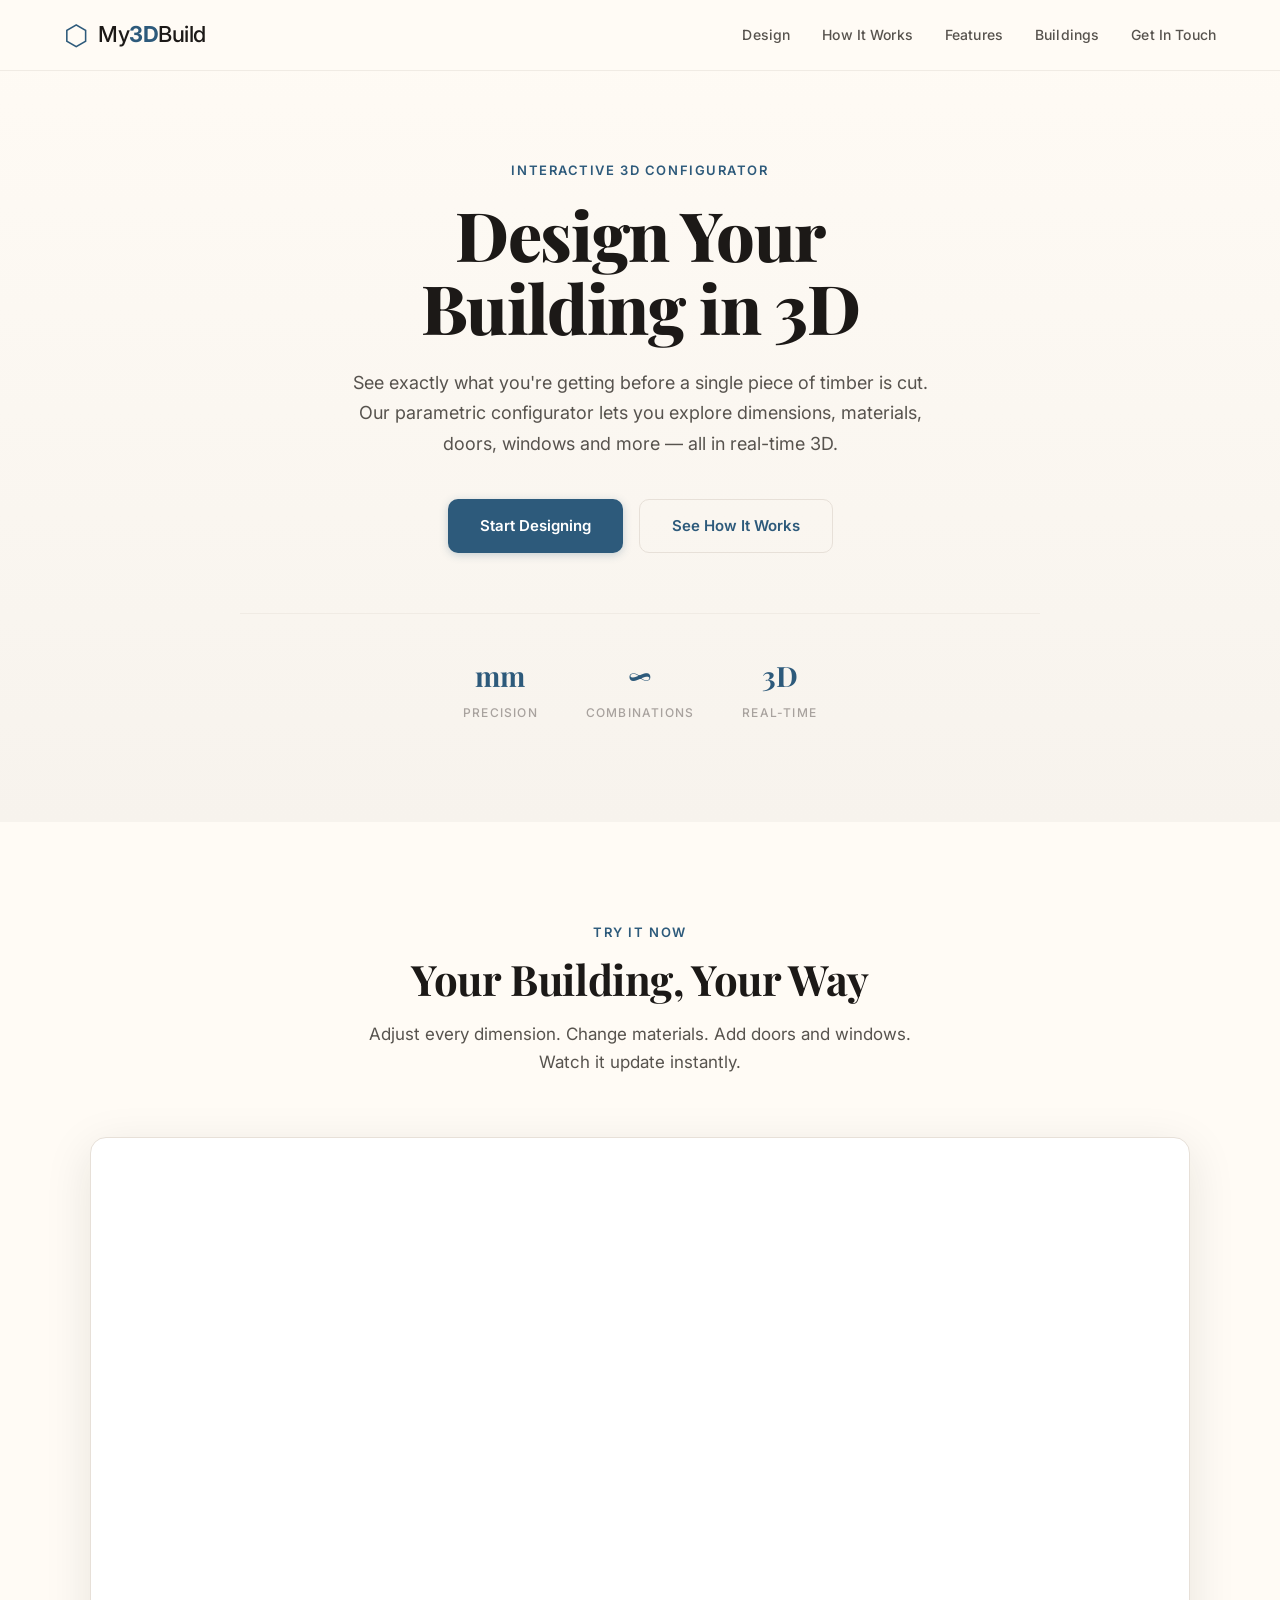
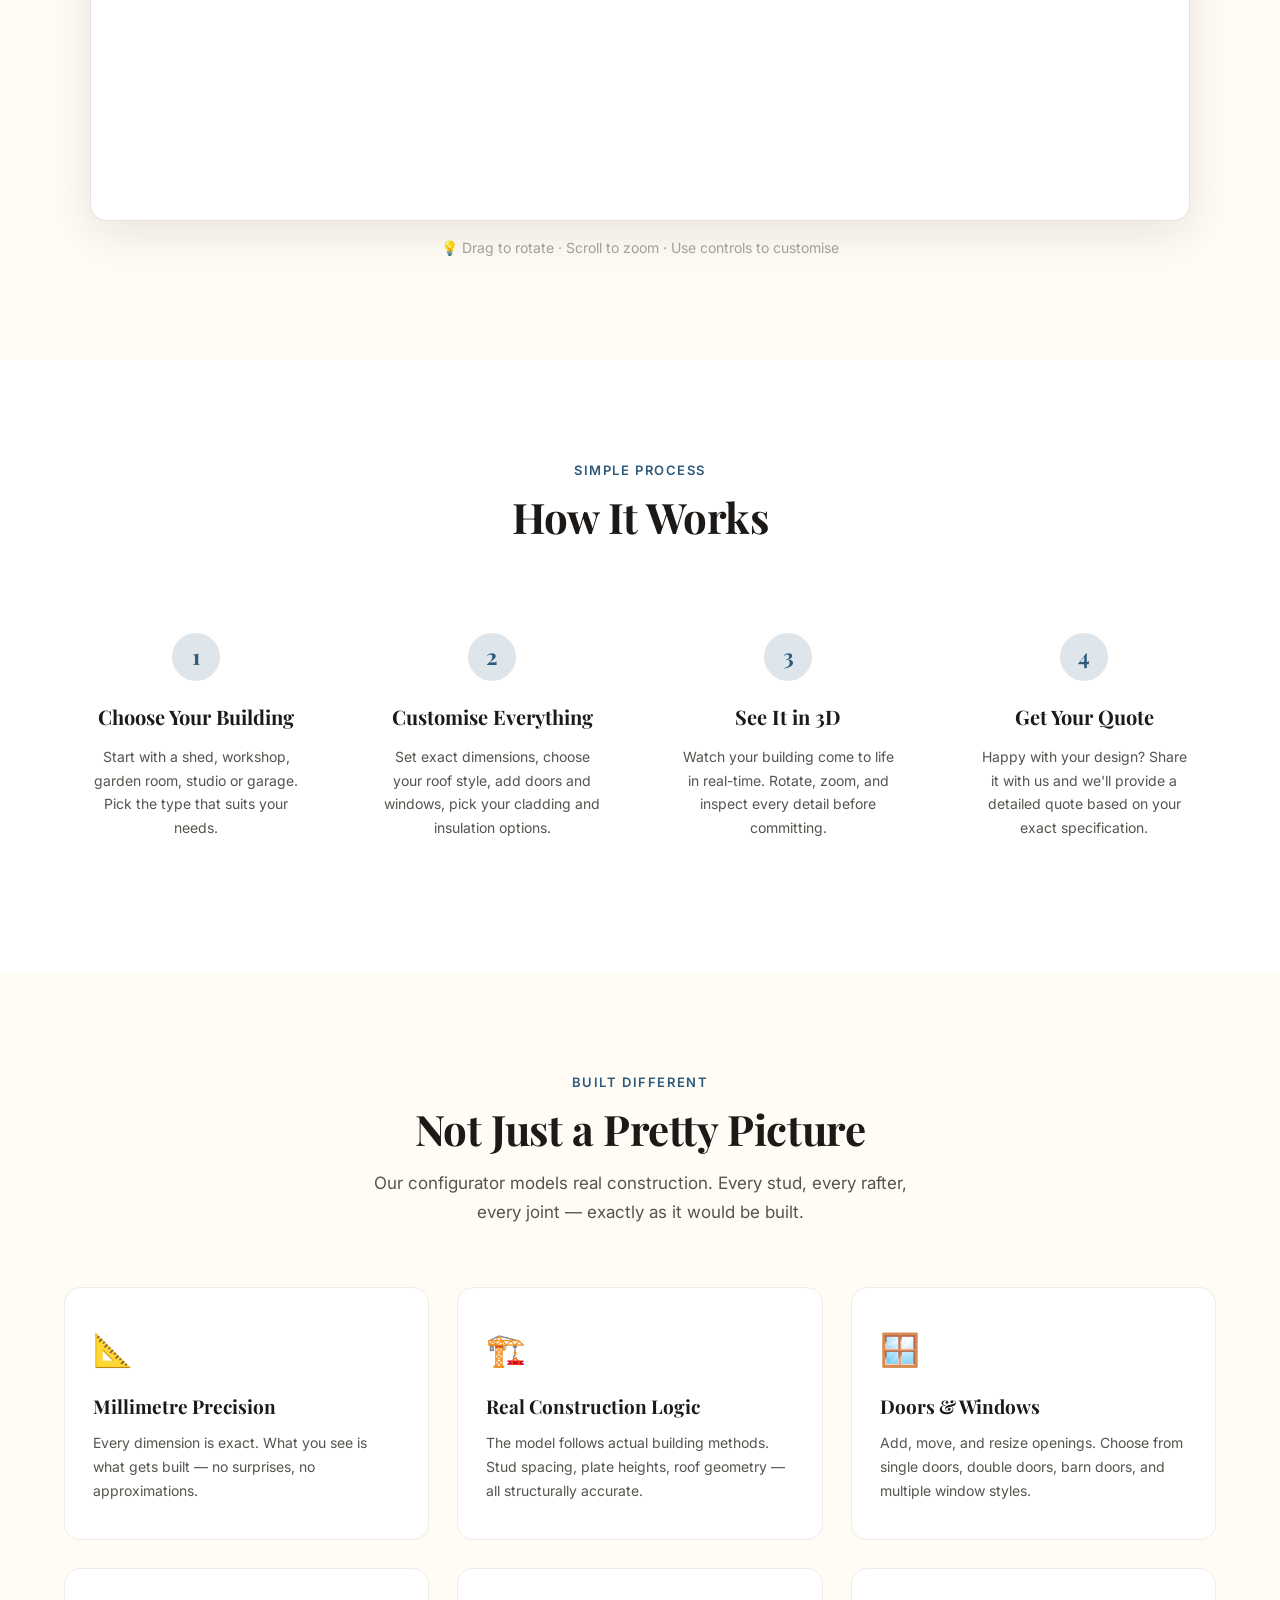
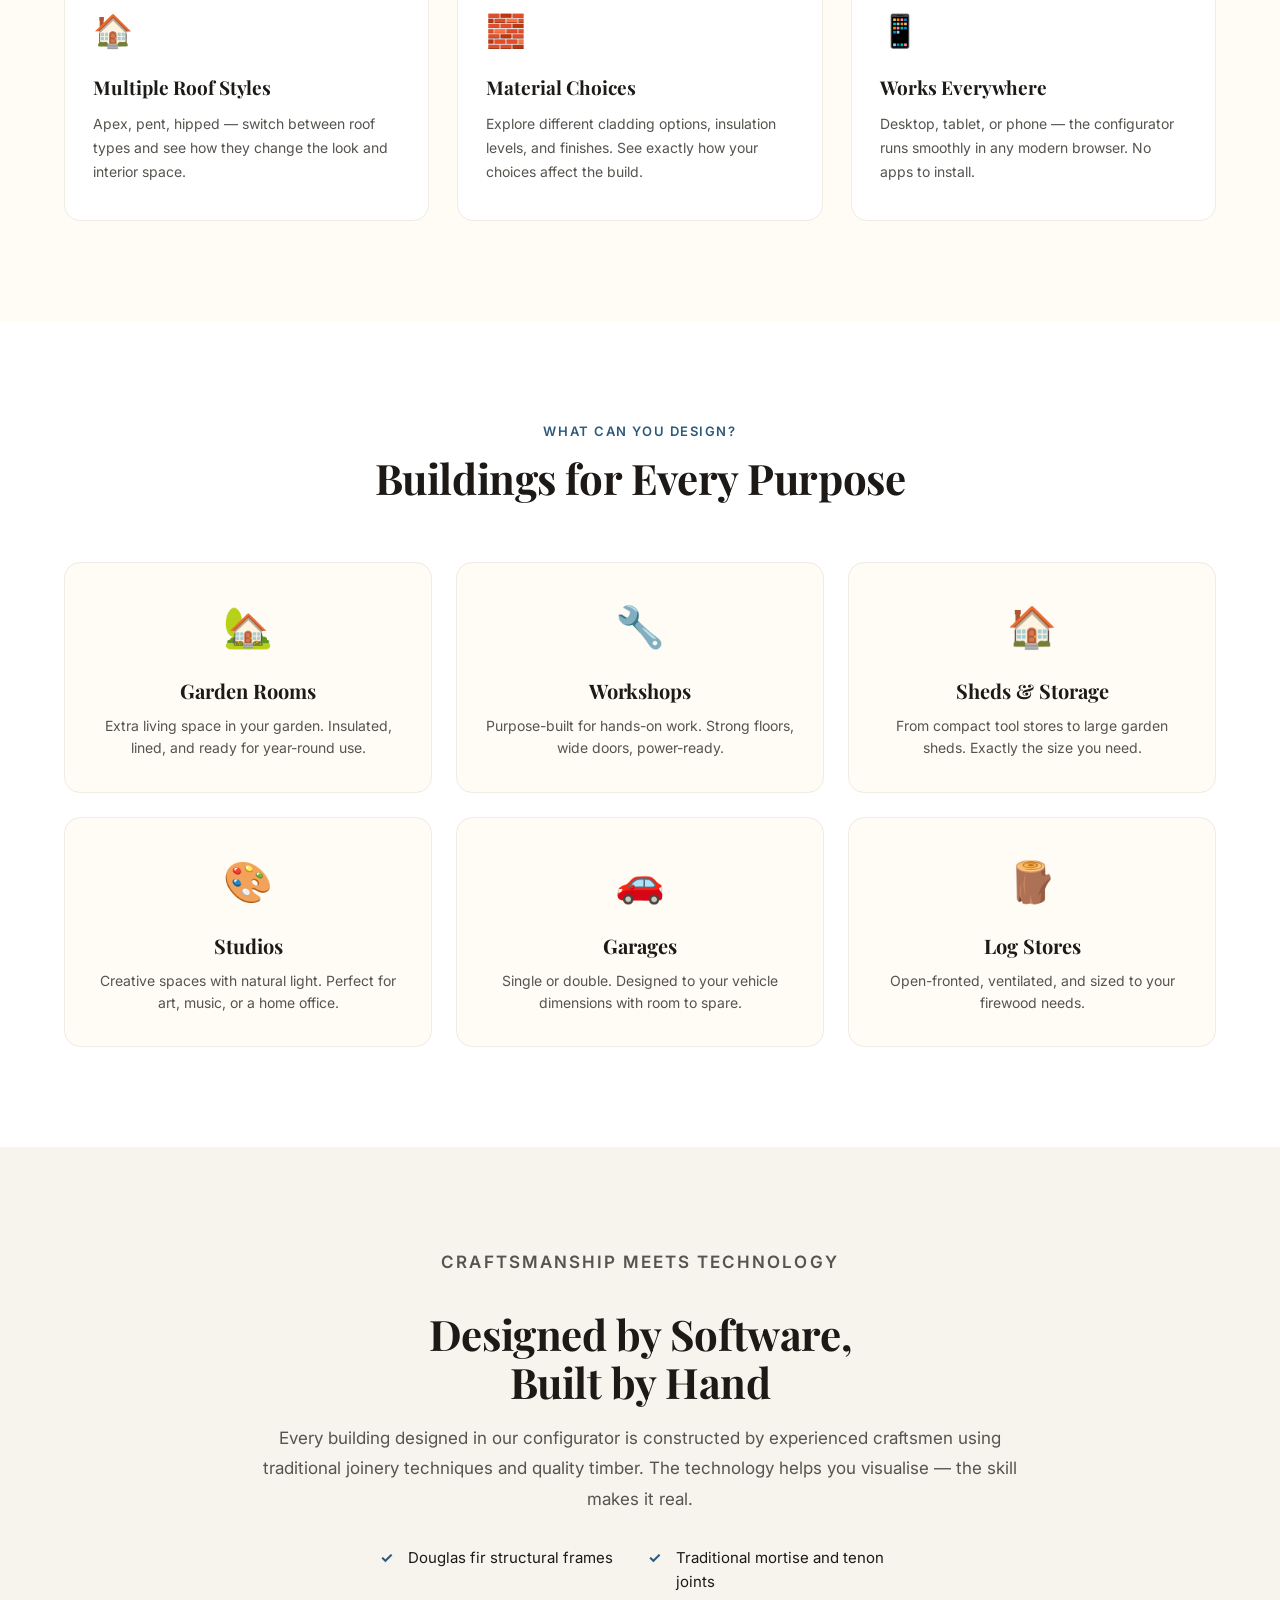
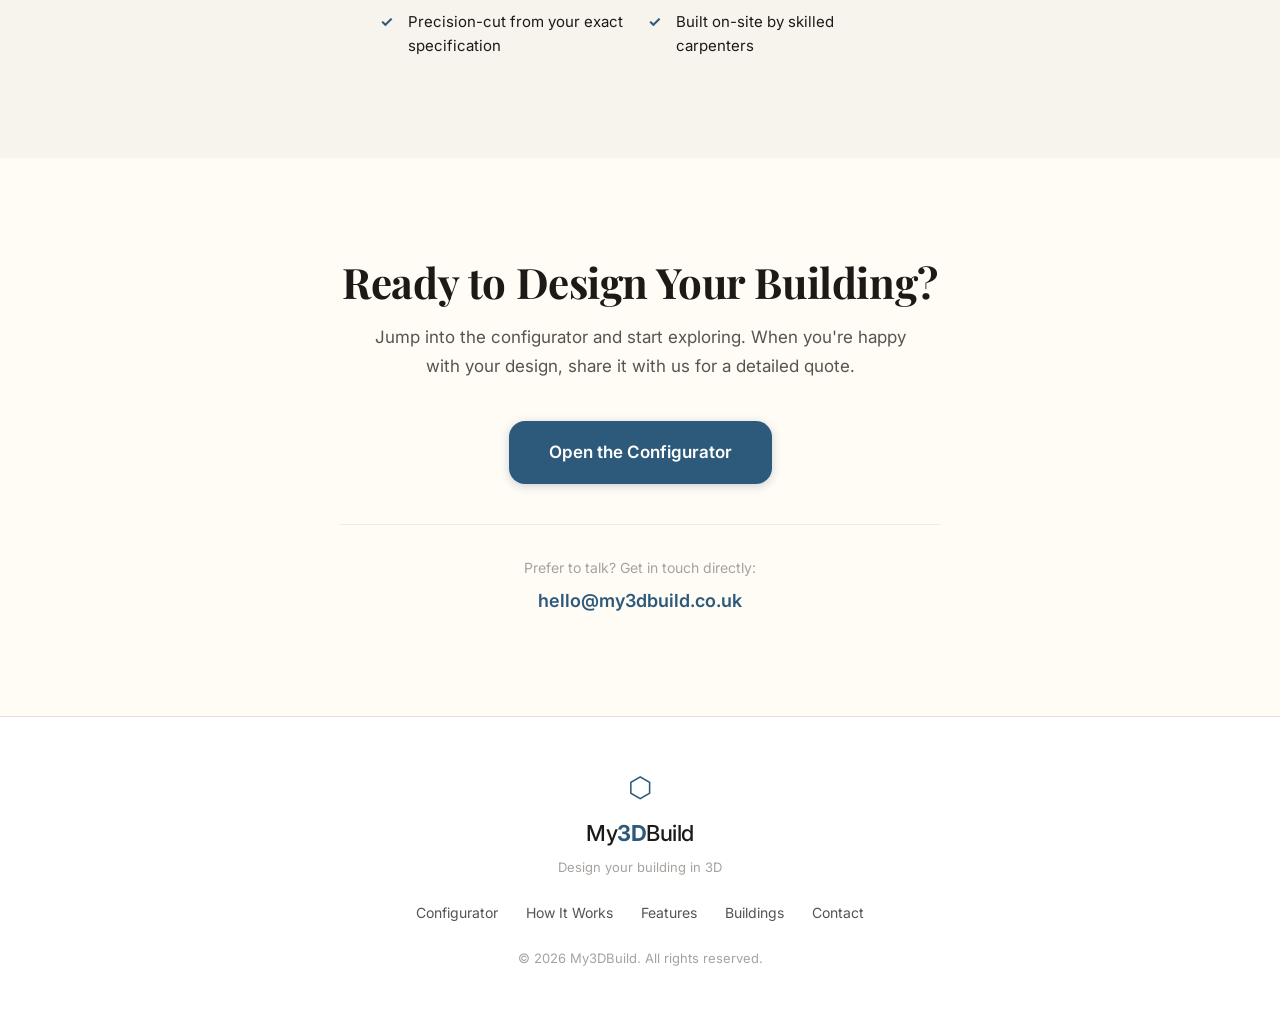
==== index.html @ d3d040f1 "Initial landing page: hero, configurator embed, features, building types - Warm premium design (Grow" ====
<!DOCTYPE html>
<html lang="en">
<head>
  <meta charset="UTF-8">
  <meta name="viewport" content="width=device-width, initial-scale=1.0, maximum-scale=5.0, viewport-fit=cover">
  <meta name="theme-color" content="#FFFBF5">
  <title>My3DBuild — Design Your Building in 3D</title>
  <meta name="description" content="Design your dream garden building in 3D. Visualise sheds, workshops, garden rooms and more with our interactive configurator. Built by real craftsmen.">

  <!-- Fonts: matching Grow Cabin / dashboard feel -->
  <link rel="preconnect" href="https://fonts.googleapis.com">
  <link rel="preconnect" href="https://fonts.gstatic.com" crossorigin>
  <link href="https://fonts.googleapis.com/css2?family=Inter:wght@400;500;600;700&family=Playfair+Display:wght@600;700;800&display=swap" rel="stylesheet">

  <link rel="stylesheet" href="css/style.css">

  <!-- Structured Data: LocalBusiness -->
  <script type="application/ld+json">
  {
    "@context": "https://schema.org",
    "@type": "WebApplication",
    "name": "My3DBuild",
    "description": "Interactive 3D building configurator for garden buildings, sheds, workshops and more.",
    "url": "https://my3dbuild.co.uk",
    "applicationCategory": "DesignApplication",
    "operatingSystem": "Web Browser",
    "offers": {
      "@type": "Offer",
      "price": "0",
      "priceCurrency": "GBP"
    }
  }
  </script>
</head>
<body>

  <!-- ===== HEADER / NAV ===== -->
  <header class="header">
    <div class="container header-inner">
      <a href="/" class="logo">
        <span class="logo-icon">⬡</span>
        <span class="logo-text">My<strong>3D</strong>Build</span>
      </a>
      <nav class="nav" id="mainNav">
        <a href="#configurator" class="nav-link">Design</a>
        <a href="#how-it-works" class="nav-link">How It Works</a>
        <a href="#features" class="nav-link">Features</a>
        <a href="#buildings" class="nav-link">Buildings</a>
        <a href="#contact" class="nav-link">Get In Touch</a>
      </nav>
      <button class="nav-toggle" id="navToggle" aria-label="Toggle menu">
        <span></span><span></span><span></span>
      </button>
    </div>
  </header>

  <!-- ===== HERO ===== -->
  <section class="hero">
    <div class="container">
      <div class="hero-content">
        <p class="hero-eyebrow">Interactive 3D Configurator</p>
        <h1 class="hero-title">Design Your<br>Building in 3D</h1>
        <p class="hero-subtitle">See exactly what you're getting before a single piece of timber is cut. Our parametric configurator lets you explore dimensions, materials, doors, windows and more — all in real-time 3D.</p>
        <div class="hero-actions">
          <a href="#configurator" class="btn btn-primary">Start Designing</a>
          <a href="#how-it-works" class="btn btn-secondary">See How It Works</a>
        </div>
        <div class="hero-stats">
          <div class="stat">
            <span class="stat-value">mm</span>
            <span class="stat-label">Precision</span>
          </div>
          <div class="stat">
            <span class="stat-value">∞</span>
            <span class="stat-label">Combinations</span>
          </div>
          <div class="stat">
            <span class="stat-value">3D</span>
            <span class="stat-label">Real-time</span>
          </div>
        </div>
      </div>
    </div>
  </section>

  <!-- ===== CONFIGURATOR EMBED ===== -->
  <section class="configurator-section" id="configurator">
    <div class="container">
      <div class="section-header">
        <p class="section-eyebrow">Try It Now</p>
        <h2 class="section-title">Your Building, Your Way</h2>
        <p class="section-subtitle">Adjust every dimension. Change materials. Add doors and windows. Watch it update instantly.</p>
      </div>
      <div class="configurator-wrap">
        <div class="configurator-frame">
          <iframe
            src="https://andrewsgparsons-source.github.io/Parametric-shed2-staging/"
            title="3D Building Configurator"
            allow="accelerometer; autoplay; clipboard-write; encrypted-media; gyroscope"
            loading="lazy"
          ></iframe>
        </div>
        <p class="configurator-hint">💡 Drag to rotate · Scroll to zoom · Use controls to customise</p>
      </div>
    </div>
  </section>

  <!-- ===== HOW IT WORKS ===== -->
  <section class="how-it-works" id="how-it-works">
    <div class="container">
      <div class="section-header">
        <p class="section-eyebrow">Simple Process</p>
        <h2 class="section-title">How It Works</h2>
      </div>
      <div class="steps-grid">
        <div class="step-card">
          <div class="step-number">1</div>
          <h3 class="step-title">Choose Your Building</h3>
          <p class="step-desc">Start with a shed, workshop, garden room, studio or garage. Pick the type that suits your needs.</p>
        </div>
        <div class="step-card">
          <div class="step-number">2</div>
          <h3 class="step-title">Customise Everything</h3>
          <p class="step-desc">Set exact dimensions, choose your roof style, add doors and windows, pick your cladding and insulation options.</p>
        </div>
        <div class="step-card">
          <div class="step-number">3</div>
          <h3 class="step-title">See It in 3D</h3>
          <p class="step-desc">Watch your building come to life in real-time. Rotate, zoom, and inspect every detail before committing.</p>
        </div>
        <div class="step-card">
          <div class="step-number">4</div>
          <h3 class="step-title">Get Your Quote</h3>
          <p class="step-desc">Happy with your design? Share it with us and we'll provide a detailed quote based on your exact specification.</p>
        </div>
      </div>
    </div>
  </section>

  <!-- ===== FEATURES ===== -->
  <section class="features" id="features">
    <div class="container">
      <div class="section-header">
        <p class="section-eyebrow">Built Different</p>
        <h2 class="section-title">Not Just a Pretty Picture</h2>
        <p class="section-subtitle">Our configurator models real construction. Every stud, every rafter, every joint — exactly as it would be built.</p>
      </div>
      <div class="features-grid">
        <div class="feature-card">
          <div class="feature-icon">📐</div>
          <h3 class="feature-title">Millimetre Precision</h3>
          <p class="feature-desc">Every dimension is exact. What you see is what gets built — no surprises, no approximations.</p>
        </div>
        <div class="feature-card">
          <div class="feature-icon">🏗️</div>
          <h3 class="feature-title">Real Construction Logic</h3>
          <p class="feature-desc">The model follows actual building methods. Stud spacing, plate heights, roof geometry — all structurally accurate.</p>
        </div>
        <div class="feature-card">
          <div class="feature-icon">🪟</div>
          <h3 class="feature-title">Doors & Windows</h3>
          <p class="feature-desc">Add, move, and resize openings. Choose from single doors, double doors, barn doors, and multiple window styles.</p>
        </div>
        <div class="feature-card">
          <div class="feature-icon">🏠</div>
          <h3 class="feature-title">Multiple Roof Styles</h3>
          <p class="feature-desc">Apex, pent, hipped — switch between roof types and see how they change the look and interior space.</p>
        </div>
        <div class="feature-card">
          <div class="feature-icon">🧱</div>
          <h3 class="feature-title">Material Choices</h3>
          <p class="feature-desc">Explore different cladding options, insulation levels, and finishes. See exactly how your choices affect the build.</p>
        </div>
        <div class="feature-card">
          <div class="feature-icon">📱</div>
          <h3 class="feature-title">Works Everywhere</h3>
          <p class="feature-desc">Desktop, tablet, or phone — the configurator runs smoothly in any modern browser. No apps to install.</p>
        </div>
      </div>
    </div>
  </section>

  <!-- ===== BUILDING TYPES ===== -->
  <section class="buildings" id="buildings">
    <div class="container">
      <div class="section-header">
        <p class="section-eyebrow">What Can You Design?</p>
        <h2 class="section-title">Buildings for Every Purpose</h2>
      </div>
      <div class="buildings-grid">
        <div class="building-card">
          <div class="building-icon">🏡</div>
          <h3>Garden Rooms</h3>
          <p>Extra living space in your garden. Insulated, lined, and ready for year-round use.</p>
        </div>
        <div class="building-card">
          <div class="building-icon">🔧</div>
          <h3>Workshops</h3>
          <p>Purpose-built for hands-on work. Strong floors, wide doors, power-ready.</p>
        </div>
        <div class="building-card">
          <div class="building-icon">🏠</div>
          <h3>Sheds & Storage</h3>
          <p>From compact tool stores to large garden sheds. Exactly the size you need.</p>
        </div>
        <div class="building-card">
          <div class="building-icon">🎨</div>
          <h3>Studios</h3>
          <p>Creative spaces with natural light. Perfect for art, music, or a home office.</p>
        </div>
        <div class="building-card">
          <div class="building-icon">🚗</div>
          <h3>Garages</h3>
          <p>Single or double. Designed to your vehicle dimensions with room to spare.</p>
        </div>
        <div class="building-card">
          <div class="building-icon">🪵</div>
          <h3>Log Stores</h3>
          <p>Open-fronted, ventilated, and sized to your firewood needs.</p>
        </div>
      </div>
    </div>
  </section>

  <!-- ===== CRAFTSMANSHIP ===== -->
  <section class="craftsmanship">
    <div class="container">
      <div class="craft-inner">
        <div class="craft-content">
          <p class="section-eyebrow">Craftsmanship Meets Technology</p>
          <h2 class="section-title">Designed by Software,<br>Built by Hand</h2>
          <p>Every building designed in our configurator is constructed by experienced craftsmen using traditional joinery techniques and quality timber. The technology helps you visualise — the skill makes it real.</p>
          <ul class="craft-list">
            <li>Douglas fir structural frames</li>
            <li>Traditional mortise and tenon joints</li>
            <li>Precision-cut from your exact specification</li>
            <li>Built on-site by skilled carpenters</li>
          </ul>
        </div>
      </div>
    </div>
  </section>

  <!-- ===== CTA ===== -->
  <section class="cta-section" id="contact">
    <div class="container">
      <div class="cta-inner">
        <h2 class="section-title">Ready to Design Your Building?</h2>
        <p class="section-subtitle">Jump into the configurator and start exploring. When you're happy with your design, share it with us for a detailed quote.</p>
        <div class="cta-actions">
          <a href="#configurator" class="btn btn-primary btn-lg">Open the Configurator</a>
        </div>
        <div class="cta-contact">
          <p>Prefer to talk? Get in touch directly:</p>
          <a href="mailto:hello@my3dbuild.co.uk" class="contact-link">hello@my3dbuild.co.uk</a>
        </div>
      </div>
    </div>
  </section>

  <!-- ===== FOOTER ===== -->
  <footer class="footer">
    <div class="container footer-inner">
      <div class="footer-brand">
        <span class="logo-icon">⬡</span>
        <span class="logo-text">My<strong>3D</strong>Build</span>
        <p class="footer-tagline">Design your building in 3D</p>
      </div>
      <div class="footer-links">
        <a href="#configurator">Configurator</a>
        <a href="#how-it-works">How It Works</a>
        <a href="#features">Features</a>
        <a href="#buildings">Buildings</a>
        <a href="#contact">Contact</a>
      </div>
      <div class="footer-legal">
        <p>&copy; 2026 My3DBuild. All rights reserved.</p>
      </div>
    </div>
  </footer>

  <script src="js/main.js"></script>
</body>
</html>
---- css/style.css ----
/* My3DBuild — Landing Page Styles
   Warm premium palette · Playfair headings · Inter body
   Inspired by Grow Cabin dashboard aesthetic */

/* ===== DESIGN TOKENS ===== */
:root {
  /* Warm base palette */
  --bg: #FFFBF5;
  --bg-alt: #F7F3ED;
  --surface: #FFFFFF;
  --surface-alt: #F5F0EB;
  --border: #E7E0D8;
  --border-light: #F0EBE4;
  --text: #1C1917;
  --text-secondary: #57534E;
  --text-muted: #A8A29E;

  /* Steel blue accent — structural, trustworthy */
  --accent: #2D5A7B;
  --accent-light: #3A7CA5;
  --accent-dark: #1E3D54;
  --accent-bg: rgba(45, 90, 123, 0.08);
  --accent-bg-strong: rgba(45, 90, 123, 0.15);

  /* Supporting colours */
  --warm: #C4956A;
  --warm-bg: rgba(196, 149, 106, 0.10);
  --green: #3A7D1C;
  --green-bg: rgba(58, 125, 28, 0.08);

  /* Layout */
  --max-width: 1200px;
  --section-pad: 100px;
  --section-pad-mobile: 60px;
  --radius: 16px;
  --radius-sm: 10px;
  --radius-xs: 6px;
  --shadow: 0 4px 24px rgba(28, 25, 23, 0.06);
  --shadow-sm: 0 1px 3px rgba(0, 0, 0, 0.06);
  --shadow-lg: 0 12px 48px rgba(28, 25, 23, 0.10);
  --transition: 0.25s ease;

  /* Typography */
  --font-heading: 'Playfair Display', Georgia, serif;
  --font-body: 'Inter', -apple-system, BlinkMacSystemFont, sans-serif;
}

/* ===== RESET ===== */
*, *::before, *::after { box-sizing: border-box; margin: 0; padding: 0; }

html {
  scroll-behavior: smooth;
  scroll-padding-top: 80px;
}

body {
  background: var(--bg);
  color: var(--text);
  font-family: var(--font-body);
  font-size: 16px;
  line-height: 1.6;
  -webkit-font-smoothing: antialiased;
  -moz-osx-font-smoothing: grayscale;
}

img { max-width: 100%; display: block; }
a { color: var(--accent); text-decoration: none; transition: color var(--transition); }
a:hover { color: var(--accent-light); }

/* ===== CONTAINER ===== */
.container {
  max-width: var(--max-width);
  margin: 0 auto;
  padding: 0 24px;
}

/* ===== HEADER ===== */
.header {
  position: fixed;
  top: 0;
  left: 0;
  right: 0;
  z-index: 1000;
  background: rgba(255, 251, 245, 0.92);
  backdrop-filter: blur(20px);
  -webkit-backdrop-filter: blur(20px);
  border-bottom: 1px solid var(--border-light);
  transition: box-shadow var(--transition);
}

.header.scrolled {
  box-shadow: 0 2px 20px rgba(0, 0, 0, 0.06);
}

.header-inner {
  display: flex;
  align-items: center;
  justify-content: space-between;
  height: 70px;
}

/* Logo */
.logo {
  display: flex;
  align-items: center;
  gap: 10px;
  text-decoration: none;
  color: var(--text);
}

.logo-icon {
  font-size: 28px;
  color: var(--accent);
}

.logo-text {
  font-family: var(--font-body);
  font-size: 22px;
  font-weight: 500;
  letter-spacing: -0.02em;
  color: var(--text);
}

.logo-text strong {
  font-weight: 700;
  color: var(--accent);
}

/* Nav */
.nav {
  display: flex;
  align-items: center;
  gap: 32px;
}

.nav-link {
  font-size: 14px;
  font-weight: 500;
  color: var(--text-secondary);
  text-decoration: none;
  transition: color var(--transition);
  letter-spacing: 0.01em;
}

.nav-link:hover {
  color: var(--accent);
}

/* Mobile nav toggle */
.nav-toggle {
  display: none;
  flex-direction: column;
  gap: 5px;
  background: none;
  border: none;
  cursor: pointer;
  padding: 8px;
}

.nav-toggle span {
  width: 24px;
  height: 2px;
  background: var(--text);
  border-radius: 2px;
  transition: var(--transition);
}

/* ===== HERO ===== */
.hero {
  padding: 160px 0 var(--section-pad);
  text-align: center;
  background: linear-gradient(180deg, var(--bg) 0%, var(--bg-alt) 100%);
}

.hero-content {
  max-width: 800px;
  margin: 0 auto;
}

.hero-eyebrow {
  font-size: 13px;
  font-weight: 600;
  text-transform: uppercase;
  letter-spacing: 0.12em;
  color: var(--accent);
  margin-bottom: 16px;
}

.hero-title {
  font-family: var(--font-heading);
  font-size: clamp(40px, 6vw, 68px);
  font-weight: 800;
  line-height: 1.08;
  color: var(--text);
  margin-bottom: 24px;
  letter-spacing: -0.02em;
}

.hero-subtitle {
  font-size: 18px;
  line-height: 1.7;
  color: var(--text-secondary);
  max-width: 600px;
  margin: 0 auto 40px;
}

.hero-actions {
  display: flex;
  gap: 16px;
  justify-content: center;
  margin-bottom: 60px;
}

/* Hero stats */
.hero-stats {
  display: flex;
  justify-content: center;
  gap: 48px;
  padding-top: 40px;
  border-top: 1px solid var(--border-light);
}

.stat {
  display: flex;
  flex-direction: column;
  align-items: center;
  gap: 4px;
}

.stat-value {
  font-family: var(--font-heading);
  font-size: 28px;
  font-weight: 700;
  color: var(--accent);
}

.stat-label {
  font-size: 12px;
  font-weight: 500;
  text-transform: uppercase;
  letter-spacing: 0.1em;
  color: var(--text-muted);
}

/* ===== BUTTONS ===== */
.btn {
  display: inline-flex;
  align-items: center;
  justify-content: center;
  padding: 14px 32px;
  border-radius: var(--radius-sm);
  font-family: var(--font-body);
  font-size: 15px;
  font-weight: 600;
  text-decoration: none;
  transition: all var(--transition);
  cursor: pointer;
  border: none;
}

.btn-primary {
  background: var(--accent);
  color: white;
  box-shadow: 0 2px 8px rgba(45, 90, 123, 0.25);
}

.btn-primary:hover {
  background: var(--accent-light);
  color: white;
  box-shadow: 0 4px 16px rgba(45, 90, 123, 0.35);
  transform: translateY(-1px);
}

.btn-secondary {
  background: transparent;
  color: var(--accent);
  border: 1.5px solid var(--border);
}

.btn-secondary:hover {
  border-color: var(--accent);
  background: var(--accent-bg);
}

.btn-lg {
  padding: 18px 40px;
  font-size: 17px;
  border-radius: var(--radius);
}

/* ===== SECTION HEADERS ===== */
.section-eyebrow {
  font-size: 13px;
  font-weight: 600;
  text-transform: uppercase;
  letter-spacing: 0.12em;
  color: var(--accent);
  margin-bottom: 12px;
}

.section-title {
  font-family: var(--font-heading);
  font-size: clamp(28px, 4vw, 42px);
  font-weight: 700;
  color: var(--text);
  margin-bottom: 16px;
  letter-spacing: -0.01em;
  line-height: 1.15;
}

.section-subtitle {
  font-size: 17px;
  color: var(--text-secondary);
  max-width: 560px;
  margin: 0 auto;
  line-height: 1.7;
}

.section-header {
  text-align: center;
  margin-bottom: 60px;
}

/* ===== CONFIGURATOR SECTION ===== */
.configurator-section {
  padding: var(--section-pad) 0;
  background: var(--bg);
}

.configurator-wrap {
  max-width: 1100px;
  margin: 0 auto;
}

.configurator-frame {
  position: relative;
  width: 100%;
  padding-bottom: 62%;
  border-radius: var(--radius);
  overflow: hidden;
  background: var(--surface);
  border: 1px solid var(--border);
  box-shadow: var(--shadow-lg);
}

.configurator-frame iframe {
  position: absolute;
  top: 0;
  left: 0;
  width: 100%;
  height: 100%;
  border: none;
}

.configurator-hint {
  text-align: center;
  margin-top: 16px;
  font-size: 14px;
  color: var(--text-muted);
}

/* ===== HOW IT WORKS ===== */
.how-it-works {
  padding: var(--section-pad) 0;
  background: var(--surface);
}

.steps-grid {
  display: grid;
  grid-template-columns: repeat(4, 1fr);
  gap: 32px;
}

.step-card {
  text-align: center;
  padding: 32px 24px;
}

.step-number {
  display: inline-flex;
  align-items: center;
  justify-content: center;
  width: 48px;
  height: 48px;
  border-radius: 50%;
  background: var(--accent-bg-strong);
  color: var(--accent);
  font-family: var(--font-heading);
  font-size: 22px;
  font-weight: 700;
  margin-bottom: 20px;
}

.step-title {
  font-family: var(--font-heading);
  font-size: 20px;
  font-weight: 700;
  margin-bottom: 12px;
  color: var(--text);
}

.step-desc {
  font-size: 14px;
  color: var(--text-secondary);
  line-height: 1.7;
}

/* ===== FEATURES ===== */
.features {
  padding: var(--section-pad) 0;
  background: var(--bg);
}

.features-grid {
  display: grid;
  grid-template-columns: repeat(3, 1fr);
  gap: 28px;
}

.feature-card {
  background: var(--surface);
  border: 1px solid var(--border-light);
  border-radius: var(--radius);
  padding: 36px 28px;
  transition: all var(--transition);
}

.feature-card:hover {
  border-color: var(--border);
  box-shadow: var(--shadow);
  transform: translateY(-2px);
}

.feature-icon {
  font-size: 32px;
  margin-bottom: 16px;
}

.feature-title {
  font-family: var(--font-heading);
  font-size: 19px;
  font-weight: 700;
  margin-bottom: 10px;
  color: var(--text);
}

.feature-desc {
  font-size: 14px;
  color: var(--text-secondary);
  line-height: 1.7;
}

/* ===== BUILDING TYPES ===== */
.buildings {
  padding: var(--section-pad) 0;
  background: var(--surface);
}

.buildings-grid {
  display: grid;
  grid-template-columns: repeat(3, 1fr);
  gap: 24px;
}

.building-card {
  background: var(--bg);
  border: 1px solid var(--border-light);
  border-radius: var(--radius);
  padding: 32px 28px;
  text-align: center;
  transition: all var(--transition);
}

.building-card:hover {
  border-color: var(--accent);
  background: var(--accent-bg);
}

.building-icon {
  font-size: 40px;
  margin-bottom: 16px;
}

.building-card h3 {
  font-family: var(--font-heading);
  font-size: 20px;
  font-weight: 700;
  margin-bottom: 8px;
  color: var(--text);
}

.building-card p {
  font-size: 14px;
  color: var(--text-secondary);
  line-height: 1.6;
}

/* ===== CRAFTSMANSHIP ===== */
.craftsmanship {
  padding: var(--section-pad) 0;
  background: var(--bg-alt);
}

.craft-inner {
  max-width: 760px;
  margin: 0 auto;
}

.craft-content {
  text-align: center;
}

.craft-content p {
  font-size: 17px;
  color: var(--text-secondary);
  line-height: 1.8;
  margin-bottom: 32px;
}

.craft-list {
  list-style: none;
  display: grid;
  grid-template-columns: repeat(2, 1fr);
  gap: 16px;
  text-align: left;
  max-width: 520px;
  margin: 0 auto;
}

.craft-list li {
  font-size: 15px;
  color: var(--text);
  padding-left: 28px;
  position: relative;
}

.craft-list li::before {
  content: '✓';
  position: absolute;
  left: 0;
  color: var(--accent);
  font-weight: 700;
}

/* ===== CTA SECTION ===== */
.cta-section {
  padding: var(--section-pad) 0;
  background: var(--bg);
  text-align: center;
}

.cta-inner {
  max-width: 600px;
  margin: 0 auto;
}

.cta-actions {
  margin: 40px 0;
}

.cta-contact {
  margin-top: 32px;
  padding-top: 32px;
  border-top: 1px solid var(--border-light);
}

.cta-contact p {
  font-size: 14px;
  color: var(--text-muted);
  margin-bottom: 8px;
}

.contact-link {
  font-size: 18px;
  font-weight: 600;
  color: var(--accent);
}

/* ===== FOOTER ===== */
.footer {
  padding: 48px 0;
  background: var(--surface);
  border-top: 1px solid var(--border);
}

.footer-inner {
  display: flex;
  flex-direction: column;
  align-items: center;
  gap: 24px;
}

.footer-brand {
  display: flex;
  flex-direction: column;
  align-items: center;
  gap: 6px;
}

.footer-tagline {
  font-size: 13px;
  color: var(--text-muted);
}

.footer-links {
  display: flex;
  gap: 28px;
}

.footer-links a {
  font-size: 14px;
  color: var(--text-secondary);
}

.footer-links a:hover {
  color: var(--accent);
}

.footer-legal {
  font-size: 13px;
  color: var(--text-muted);
}

/* ===== SCROLL ANIMATIONS ===== */
.animate-in {
  opacity: 0;
  transform: translateY(24px);
  transition: opacity 0.6s ease, transform 0.6s ease;
}

.animate-in.visible {
  opacity: 1;
  transform: translateY(0);
}

/* Stagger cards */
.step-card.animate-in:nth-child(2) { transition-delay: 0.1s; }
.step-card.animate-in:nth-child(3) { transition-delay: 0.2s; }
.step-card.animate-in:nth-child(4) { transition-delay: 0.3s; }

.feature-card.animate-in:nth-child(2) { transition-delay: 0.08s; }
.feature-card.animate-in:nth-child(3) { transition-delay: 0.16s; }
.feature-card.animate-in:nth-child(4) { transition-delay: 0.24s; }
.feature-card.animate-in:nth-child(5) { transition-delay: 0.32s; }
.feature-card.animate-in:nth-child(6) { transition-delay: 0.40s; }

.building-card.animate-in:nth-child(2) { transition-delay: 0.08s; }
.building-card.animate-in:nth-child(3) { transition-delay: 0.16s; }
.building-card.animate-in:nth-child(4) { transition-delay: 0.24s; }
.building-card.animate-in:nth-child(5) { transition-delay: 0.32s; }
.building-card.animate-in:nth-child(6) { transition-delay: 0.40s; }

/* ===== RESPONSIVE ===== */
@media (max-width: 900px) {
  :root {
    --section-pad: var(--section-pad-mobile);
  }

  .nav { display: none; }
  .nav.open {
    display: flex;
    flex-direction: column;
    position: absolute;
    top: 70px;
    left: 0;
    right: 0;
    background: var(--surface);
    border-bottom: 1px solid var(--border);
    padding: 24px;
    gap: 20px;
    box-shadow: var(--shadow);
  }

  .nav-toggle { display: flex; }

  .hero { padding: 120px 0 60px; }
  .hero-title { font-size: 36px; }
  .hero-subtitle { font-size: 16px; }
  .hero-actions { flex-direction: column; align-items: center; }
  .hero-stats { gap: 32px; }

  .steps-grid { grid-template-columns: repeat(2, 1fr); }
  .features-grid { grid-template-columns: 1fr; }
  .buildings-grid { grid-template-columns: repeat(2, 1fr); }
  .craft-list { grid-template-columns: 1fr; }

  .configurator-frame { padding-bottom: 75%; }

  .footer-links { flex-wrap: wrap; justify-content: center; }
}

@media (max-width: 600px) {
  .steps-grid { grid-template-columns: 1fr; }
  .buildings-grid { grid-template-columns: 1fr; }
  .hero-stats { flex-direction: column; gap: 20px; }

  .configurator-frame { padding-bottom: 100%; }
}
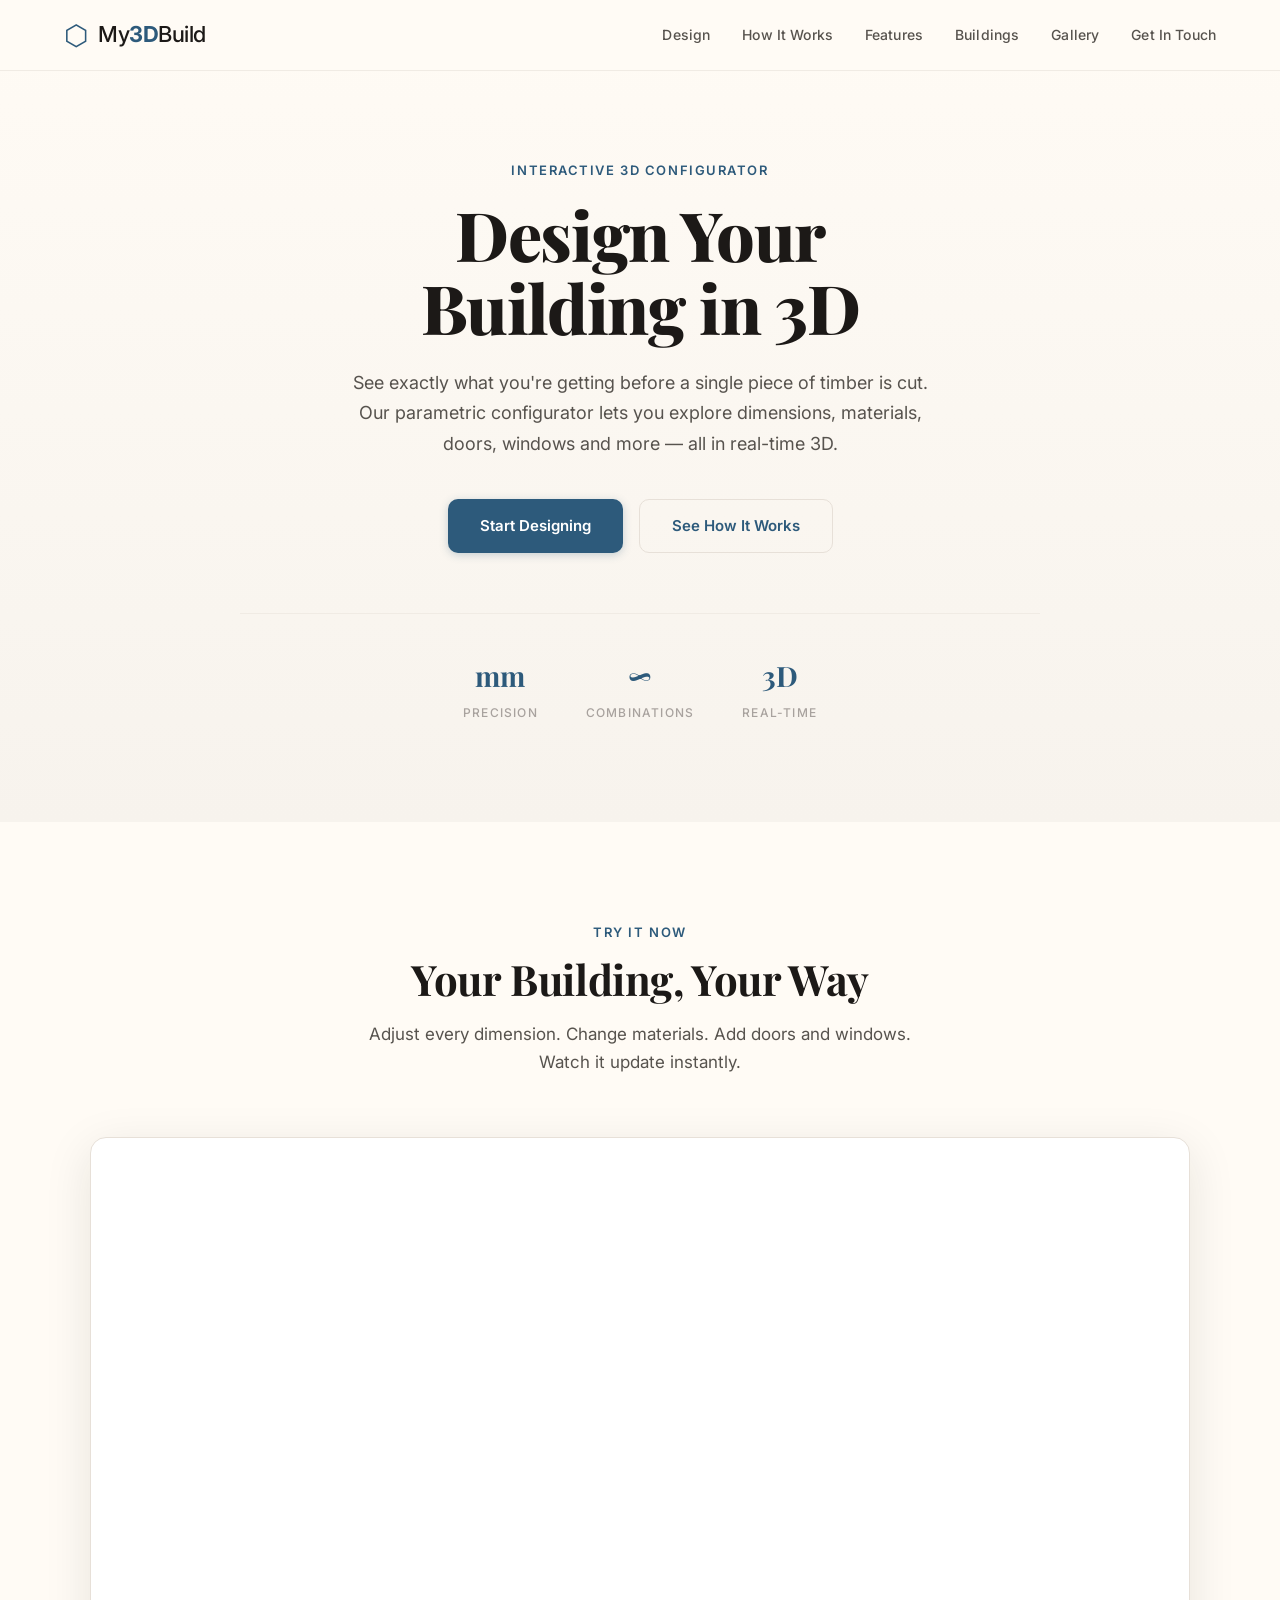
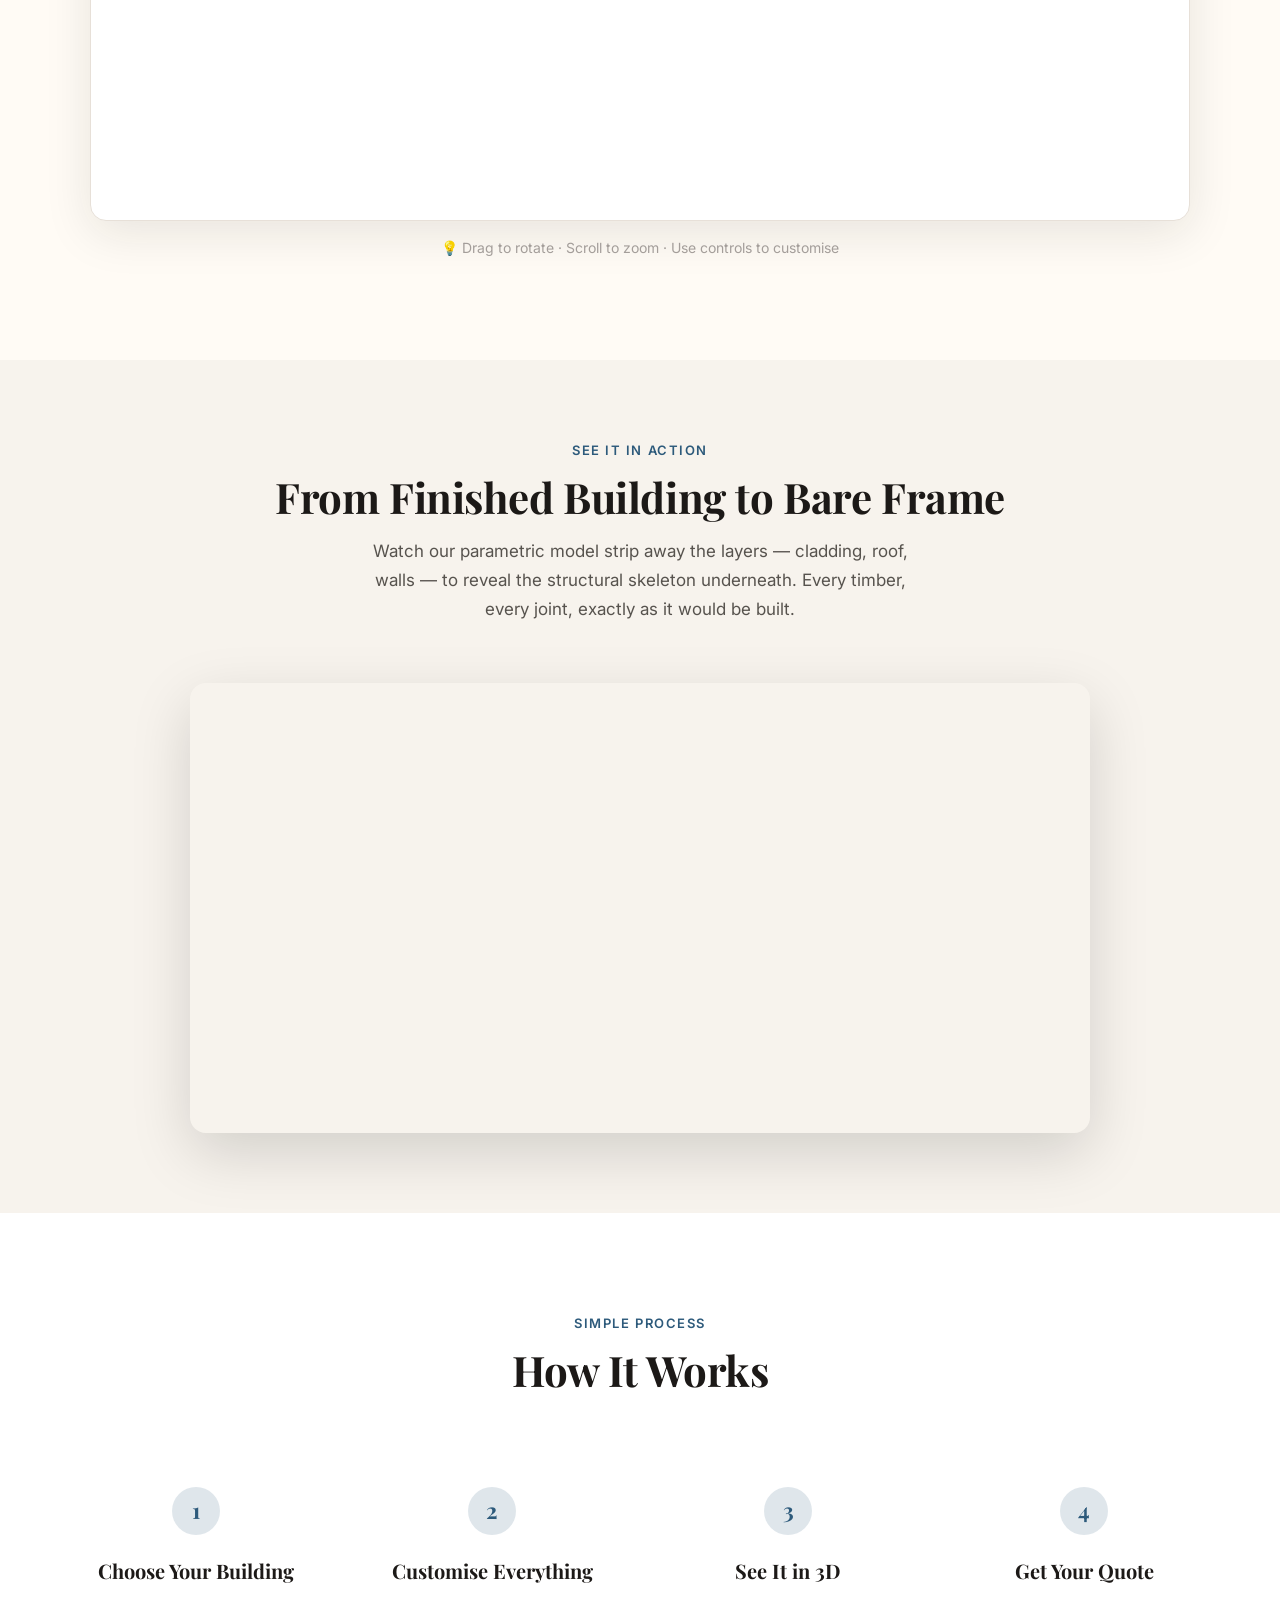
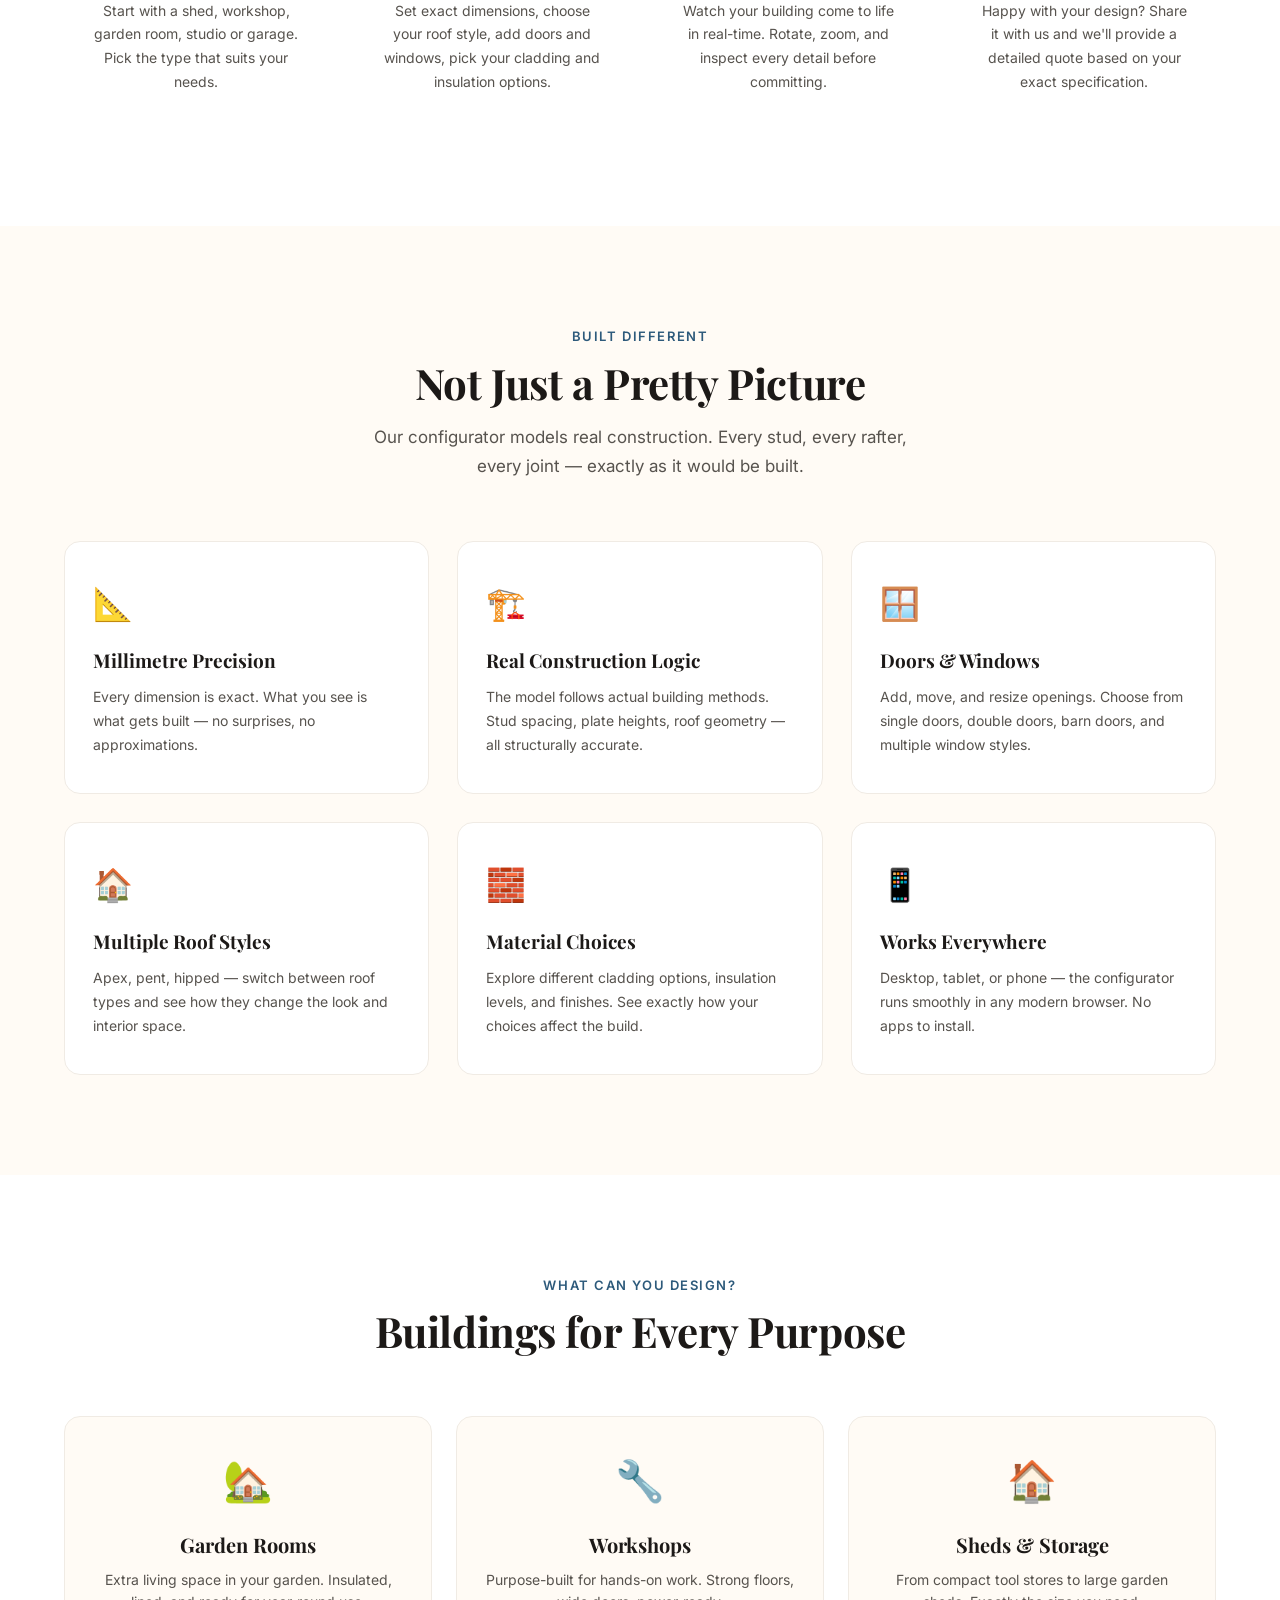
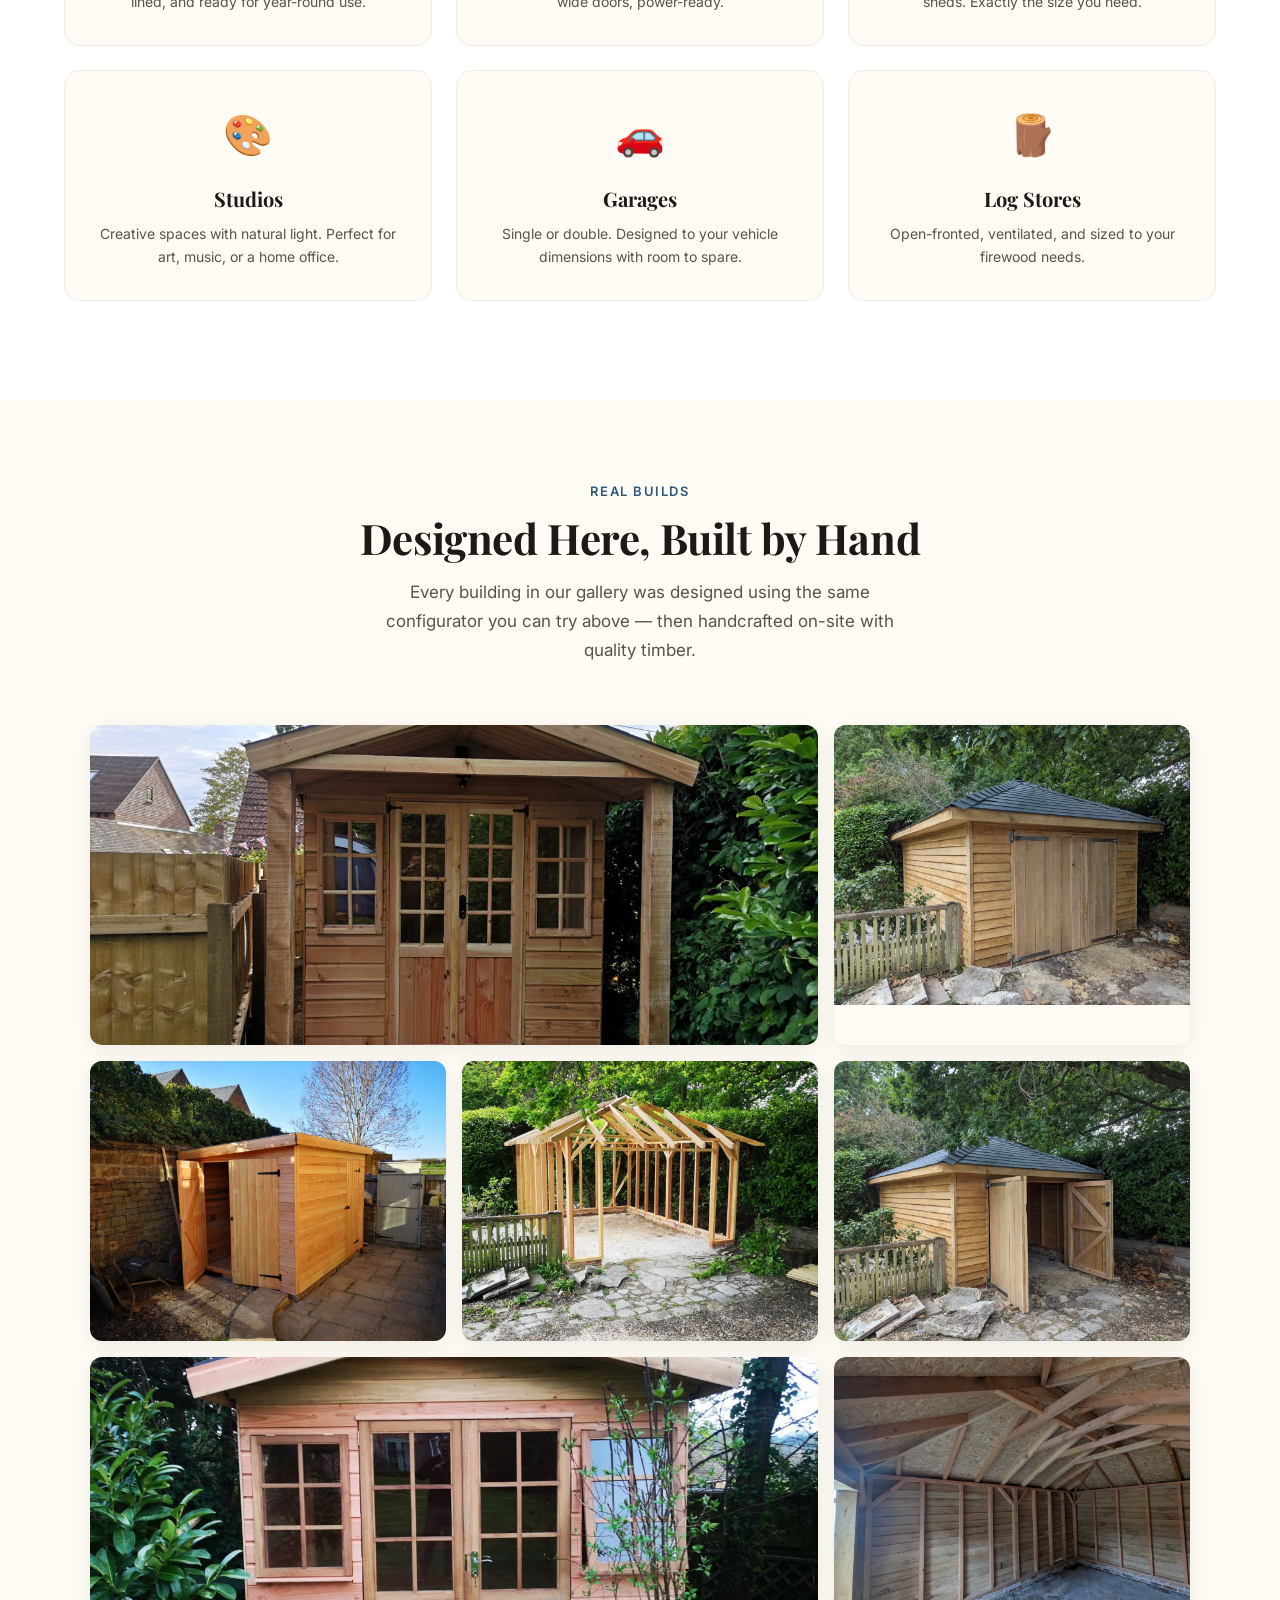
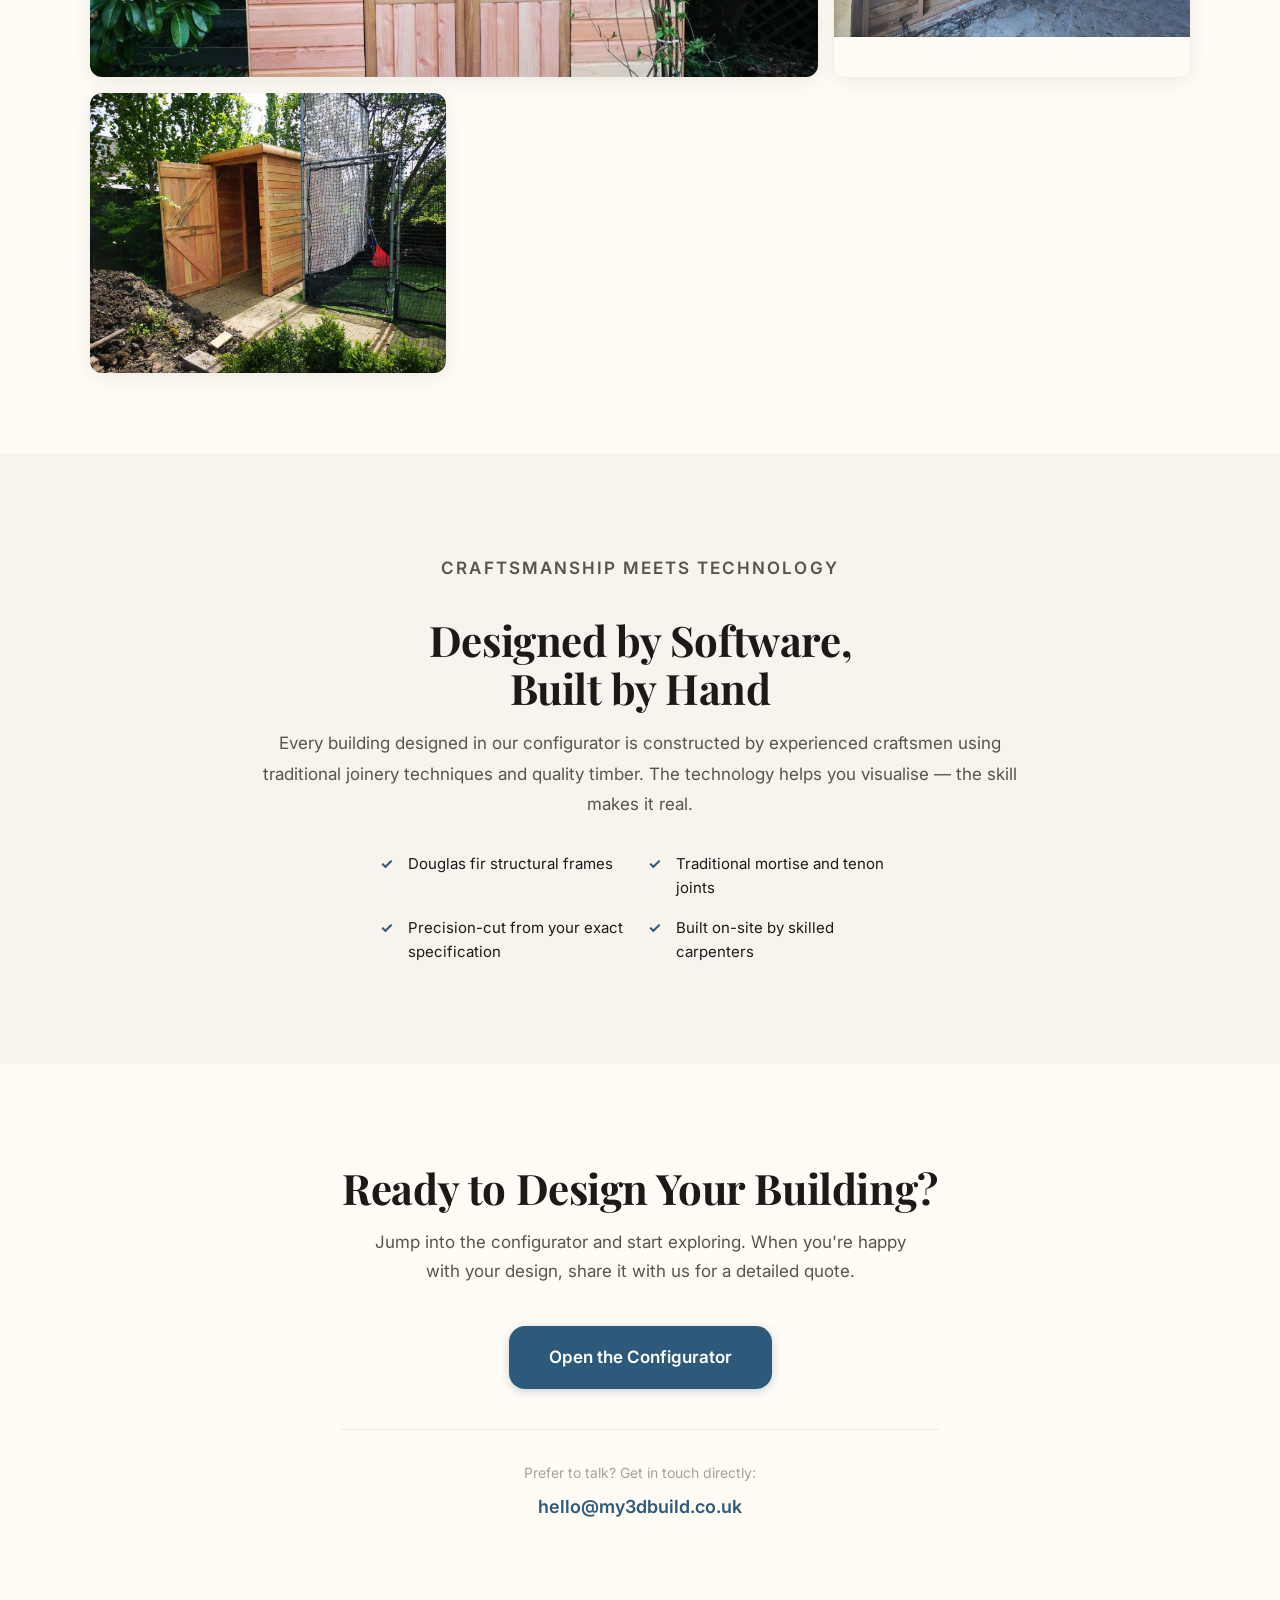
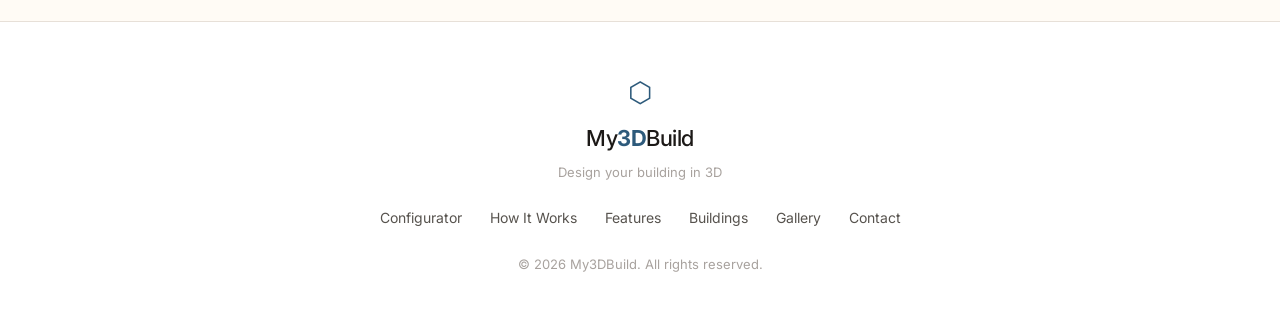
==== commit d38351d0: "Add gallery photos, animation video, and new showcase sections" ====
--- a/index.html
+++ b/index.html
@@ -46,6 +46,7 @@
         <a href="#how-it-works" class="nav-link">How It Works</a>
         <a href="#features" class="nav-link">Features</a>
         <a href="#buildings" class="nav-link">Buildings</a>
+        <a href="#gallery" class="nav-link">Gallery</a>
         <a href="#contact" class="nav-link">Get In Touch</a>
       </nav>
       <button class="nav-toggle" id="navToggle" aria-label="Toggle menu">
@@ -91,7 +92,8 @@
         <h2 class="section-title">Your Building, Your Way</h2>
         <p class="section-subtitle">Adjust every dimension. Change materials. Add doors and windows. Watch it update instantly.</p>
       </div>
-      <div class="configurator-wrap">
+      <!-- Desktop: show iframe embed -->
+      <div class="configurator-wrap configurator-desktop">
         <div class="configurator-frame">
           <iframe
             src="https://andrewsgparsons-source.github.io/Parametric-shed2-staging/"
@@ -102,6 +104,31 @@
         </div>
         <p class="configurator-hint">💡 Drag to rotate · Scroll to zoom · Use controls to customise</p>
       </div>
+      <!-- Mobile: show full-screen launch button instead of iframe -->
+      <div class="configurator-wrap configurator-mobile">
+        <div class="configurator-mobile-card">
+          <div class="configurator-mobile-icon">🏠</div>
+          <h3>Ready to Design?</h3>
+          <p>Our 3D configurator works best in full screen on mobile. Tap below to launch it.</p>
+          <a href="https://andrewsgparsons-source.github.io/Parametric-shed2-staging/configurator.html" class="btn btn-primary btn-lg">Launch 3D Configurator</a>
+        </div>
+      </div>
+    </div>
+  </section>
+
+  <!-- ===== VIDEO SHOWCASE ===== -->
+  <section class="video-showcase">
+    <div class="container">
+      <div class="section-header">
+        <p class="section-eyebrow">See It In Action</p>
+        <h2 class="section-title">From Finished Building to Bare Frame</h2>
+        <p class="section-subtitle">Watch our parametric model strip away the layers — cladding, roof, walls — to reveal the structural skeleton underneath. Every timber, every joint, exactly as it would be built.</p>
+      </div>
+      <div class="video-wrap">
+        <video autoplay muted loop playsinline>
+          <source src="video/configurator-demo.mp4" type="video/mp4">
+        </video>
+      </div>
     </div>
   </section>
 
@@ -217,6 +244,51 @@
           <div class="building-icon">🪵</div>
           <h3>Log Stores</h3>
           <p>Open-fronted, ventilated, and sized to your firewood needs.</p>
+        </div>
+      </div>
+    </div>
+  </section>
+
+  <!-- ===== GALLERY ===== -->
+  <section class="gallery" id="gallery">
+    <div class="container">
+      <div class="section-header">
+        <p class="section-eyebrow">Real Builds</p>
+        <h2 class="section-title">Designed Here, Built by Hand</h2>
+        <p class="section-subtitle">Every building in our gallery was designed using the same configurator you can try above — then handcrafted on-site with quality timber.</p>
+      </div>
+      <div class="gallery-grid">
+        <div class="gallery-item gallery-item--wide">
+          <img src="images/gallery/summerhouse-veranda.jpg" alt="Bespoke summerhouse with veranda, apex roof and glazed double doors" loading="lazy">
+          <div class="gallery-caption">Summerhouse with veranda — apex roof, glazed French doors</div>
+        </div>
+        <div class="gallery-item">
+          <img src="images/gallery/hipped-workshop-slate.jpg" alt="Hipped roof workshop with slate tiles and double barn doors" loading="lazy">
+          <div class="gallery-caption">Hipped workshop — slate roof, barn doors</div>
+        </div>
+        <div class="gallery-item">
+          <img src="images/gallery/shed-double-doors.jpg" alt="Garden shed with double doors and stone wall" loading="lazy">
+          <div class="gallery-caption">Garden shed — double doors, quality finish</div>
+        </div>
+        <div class="gallery-item">
+          <img src="images/gallery/frame-construction.jpg" alt="Timber frame under construction showing structural quality" loading="lazy">
+          <div class="gallery-caption">Frame going up — real structural timber</div>
+        </div>
+        <div class="gallery-item">
+          <img src="images/gallery/hipped-workshop-open.jpg" alt="Hipped roof workshop with doors open showing interior" loading="lazy">
+          <div class="gallery-caption">Workshop interior — spacious and functional</div>
+        </div>
+        <div class="gallery-item gallery-item--wide">
+          <img src="images/gallery/summerhouse-side.jpg" alt="Summerhouse with glazed doors and apex roof in garden setting" loading="lazy">
+          <div class="gallery-caption">Summerhouse — glazed doors, perfect garden retreat</div>
+        </div>
+        <div class="gallery-item">
+          <img src="images/gallery/interior-framing.jpg" alt="Interior view showing exposed timber frame and roof structure" loading="lazy">
+          <div class="gallery-caption">Interior framing — exposed roof structure</div>
+        </div>
+        <div class="gallery-item">
+          <img src="images/gallery/pent-tool-store.jpg" alt="Compact pent roof tool store with ledge and brace door" loading="lazy">
+          <div class="gallery-caption">Compact tool store — pent roof, solid construction</div>
         </div>
       </div>
     </div>
@@ -271,6 +343,7 @@
         <a href="#how-it-works">How It Works</a>
         <a href="#features">Features</a>
         <a href="#buildings">Buildings</a>
+        <a href="#gallery">Gallery</a>
         <a href="#contact">Contact</a>
       </div>
       <div class="footer-legal">
--- a/css/style.css
+++ b/css/style.css
@@ -696,3 +696,173 @@
 
   .configurator-frame { padding-bottom: 100%; }
 }
+
+/* ===== MOBILE CONFIGURATOR: Full-screen launch instead of iframe ===== */
+.configurator-mobile { display: none; }
+
+@media (max-width: 768px) {
+  .configurator-desktop { display: none; }
+  .configurator-mobile { display: block; }
+}
+
+.configurator-mobile-card {
+  text-align: center;
+  padding: 48px 24px;
+  background: linear-gradient(135deg, #f8f4ef 0%, #fff 100%);
+  border-radius: 16px;
+  border: 2px solid #e8e0d8;
+}
+
+.configurator-mobile-icon {
+  font-size: 64px;
+  margin-bottom: 16px;
+}
+
+.configurator-mobile-card h3 {
+  font-size: 24px;
+  margin-bottom: 12px;
+  color: var(--text, #2c2c2c);
+}
+
+.configurator-mobile-card p {
+  color: var(--text-light, #666);
+  margin-bottom: 24px;
+  max-width: 320px;
+  margin-left: auto;
+  margin-right: auto;
+}
+
+/* ===== VIDEO SHOWCASE ===== */
+.video-showcase {
+  padding: 80px 0;
+  background: var(--bg-alt, #F7F3ED);
+}
+
+.video-wrap {
+  max-width: 900px;
+  margin: 0 auto;
+  border-radius: 16px;
+  overflow: hidden;
+  box-shadow: 0 20px 60px rgba(0, 0, 0, 0.15);
+}
+
+.video-wrap video {
+  width: 100%;
+  display: block;
+}
+
+/* ===== GALLERY ===== */
+.gallery {
+  padding: 80px 0;
+  background: var(--bg, #FFFBF5);
+}
+
+.gallery-grid {
+  display: grid;
+  grid-template-columns: repeat(3, 1fr);
+  gap: 16px;
+  max-width: 1100px;
+  margin: 0 auto;
+}
+
+.gallery-item {
+  position: relative;
+  border-radius: 12px;
+  overflow: hidden;
+  box-shadow: 0 4px 20px rgba(0, 0, 0, 0.08);
+  transition: transform 0.3s ease, box-shadow 0.3s ease;
+  cursor: pointer;
+}
+
+.gallery-item:hover {
+  transform: translateY(-4px);
+  box-shadow: 0 12px 40px rgba(0, 0, 0, 0.15);
+}
+
+.gallery-item--wide {
+  grid-column: span 2;
+}
+
+.gallery-item img {
+  width: 100%;
+  height: 280px;
+  object-fit: cover;
+  display: block;
+  transition: transform 0.4s ease;
+}
+
+.gallery-item--wide img {
+  height: 320px;
+}
+
+.gallery-item:hover img {
+  transform: scale(1.03);
+}
+
+.gallery-caption {
+  position: absolute;
+  bottom: 0;
+  left: 0;
+  right: 0;
+  padding: 16px 20px;
+  background: linear-gradient(transparent, rgba(0, 0, 0, 0.7));
+  color: #fff;
+  font-size: 14px;
+  font-weight: 500;
+  opacity: 0;
+  transition: opacity 0.3s ease;
+}
+
+.gallery-item:hover .gallery-caption {
+  opacity: 1;
+}
+
+/* Gallery responsive */
+@media (max-width: 768px) {
+  .gallery-grid {
+    grid-template-columns: 1fr 1fr;
+    gap: 12px;
+  }
+  
+  .gallery-item--wide {
+    grid-column: span 2;
+  }
+  
+  .gallery-item img {
+    height: 200px;
+  }
+  
+  .gallery-item--wide img {
+    height: 240px;
+  }
+  
+  .gallery-caption {
+    opacity: 1;
+    font-size: 12px;
+    padding: 10px 14px;
+  }
+}
+
+@media (max-width: 480px) {
+  .gallery-grid {
+    grid-template-columns: 1fr;
+  }
+  
+  .gallery-item--wide {
+    grid-column: span 1;
+  }
+  
+  .gallery-item img,
+  .gallery-item--wide img {
+    height: 220px;
+  }
+  
+  .video-showcase {
+    padding: 48px 0;
+  }
+  
+  .video-wrap {
+    border-radius: 8px;
+    margin: 0 -16px;
+  }
+}
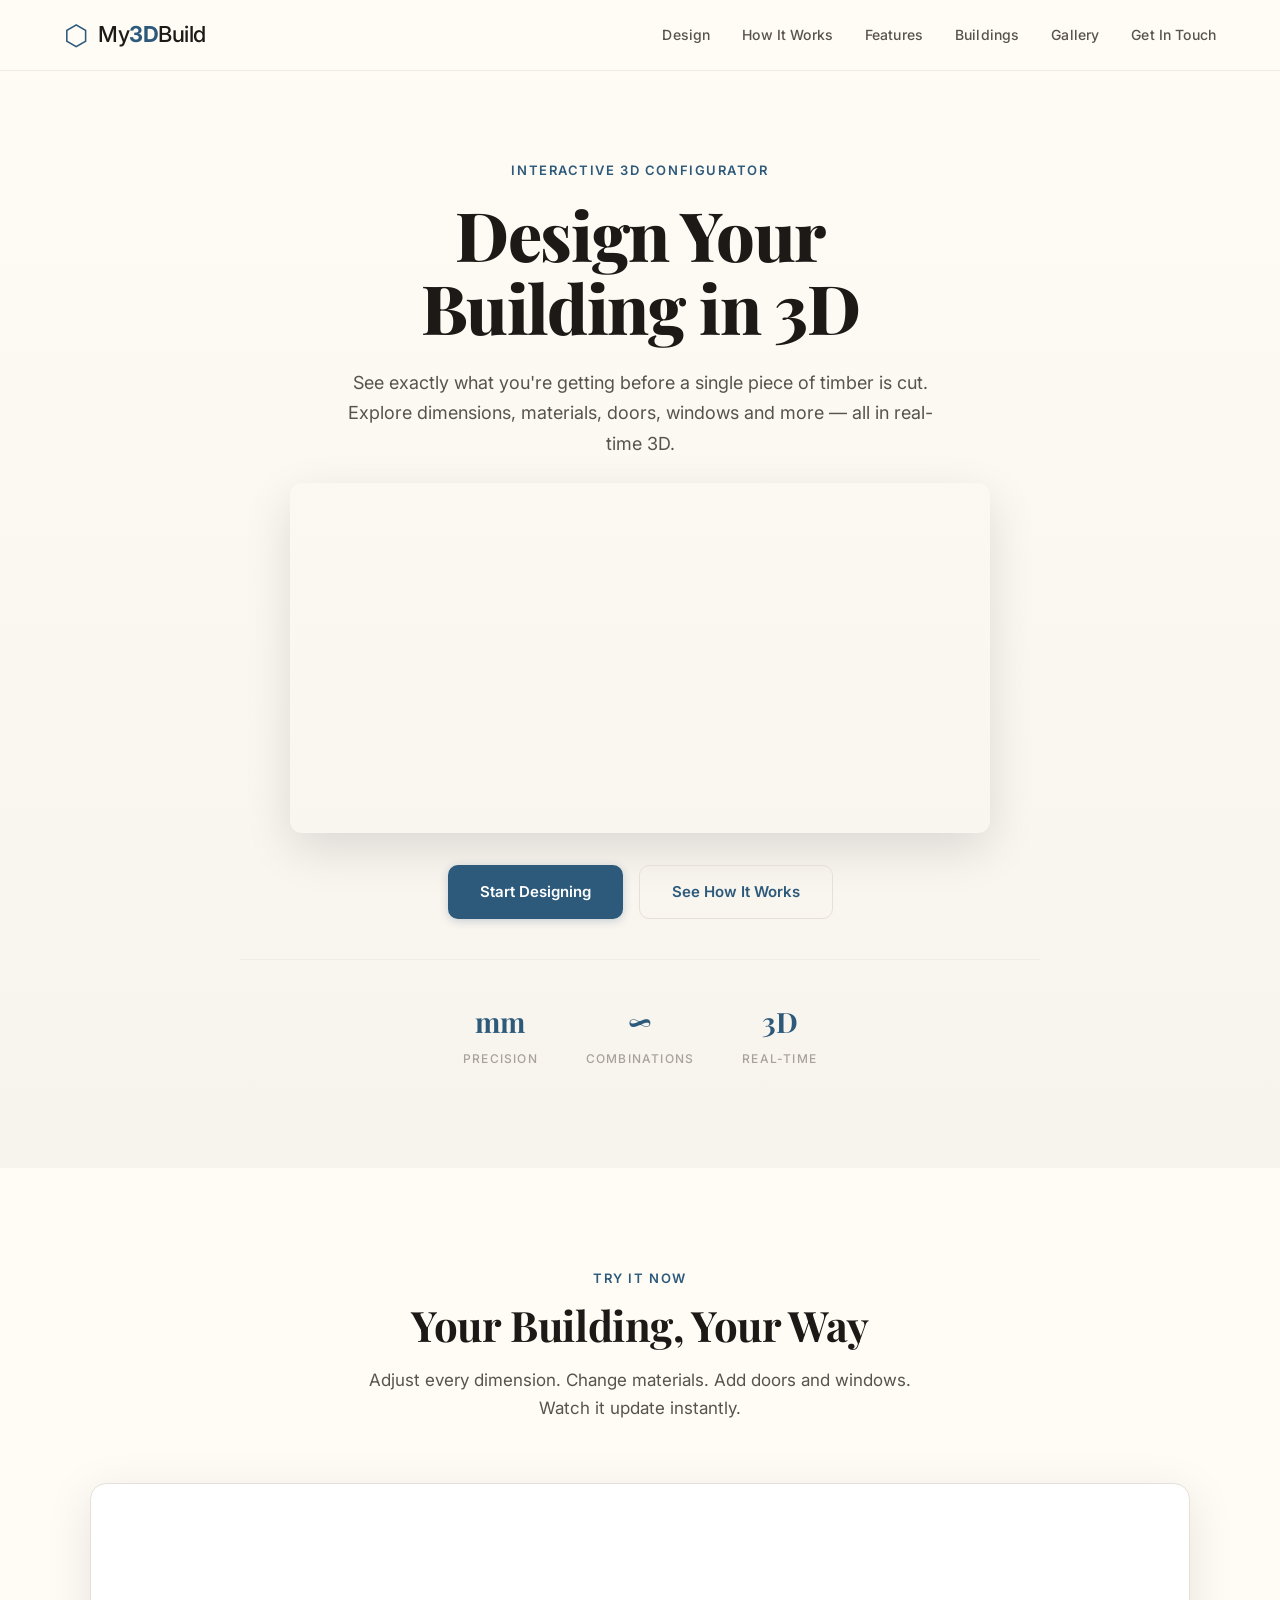
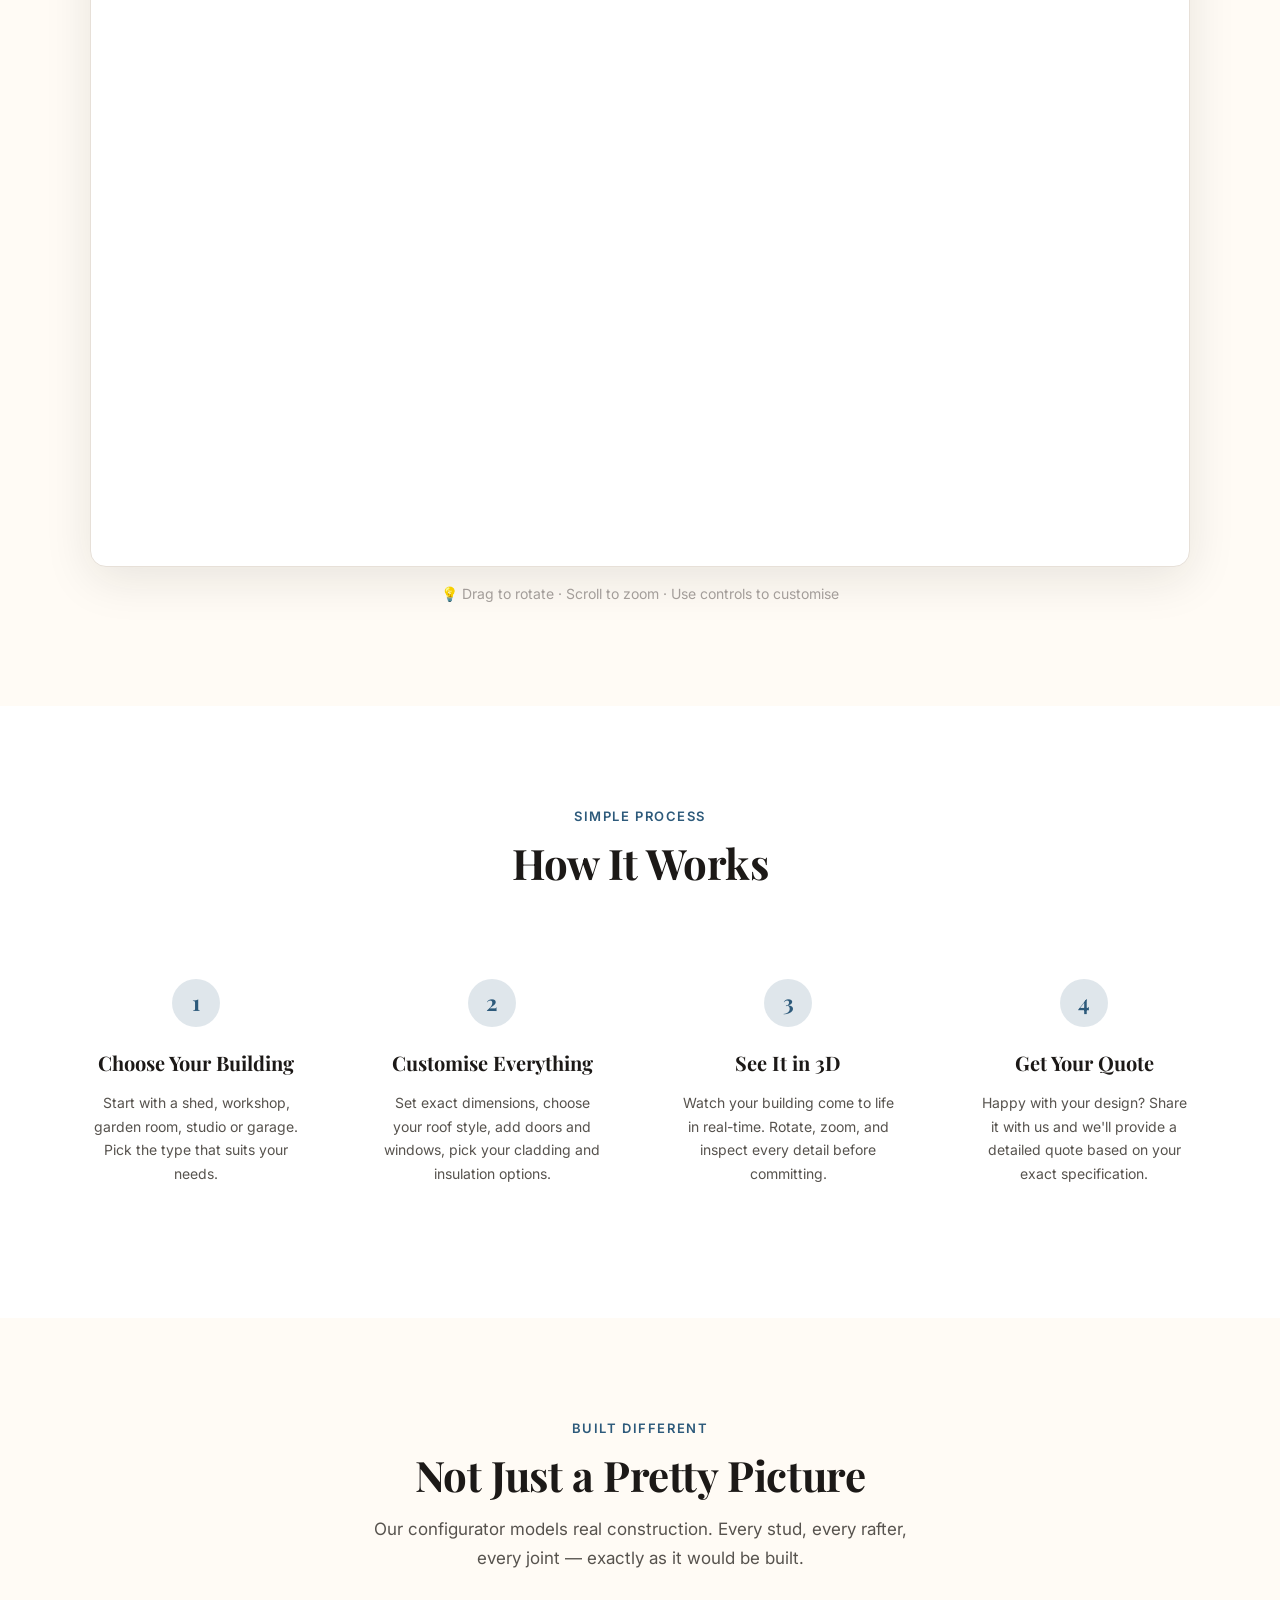
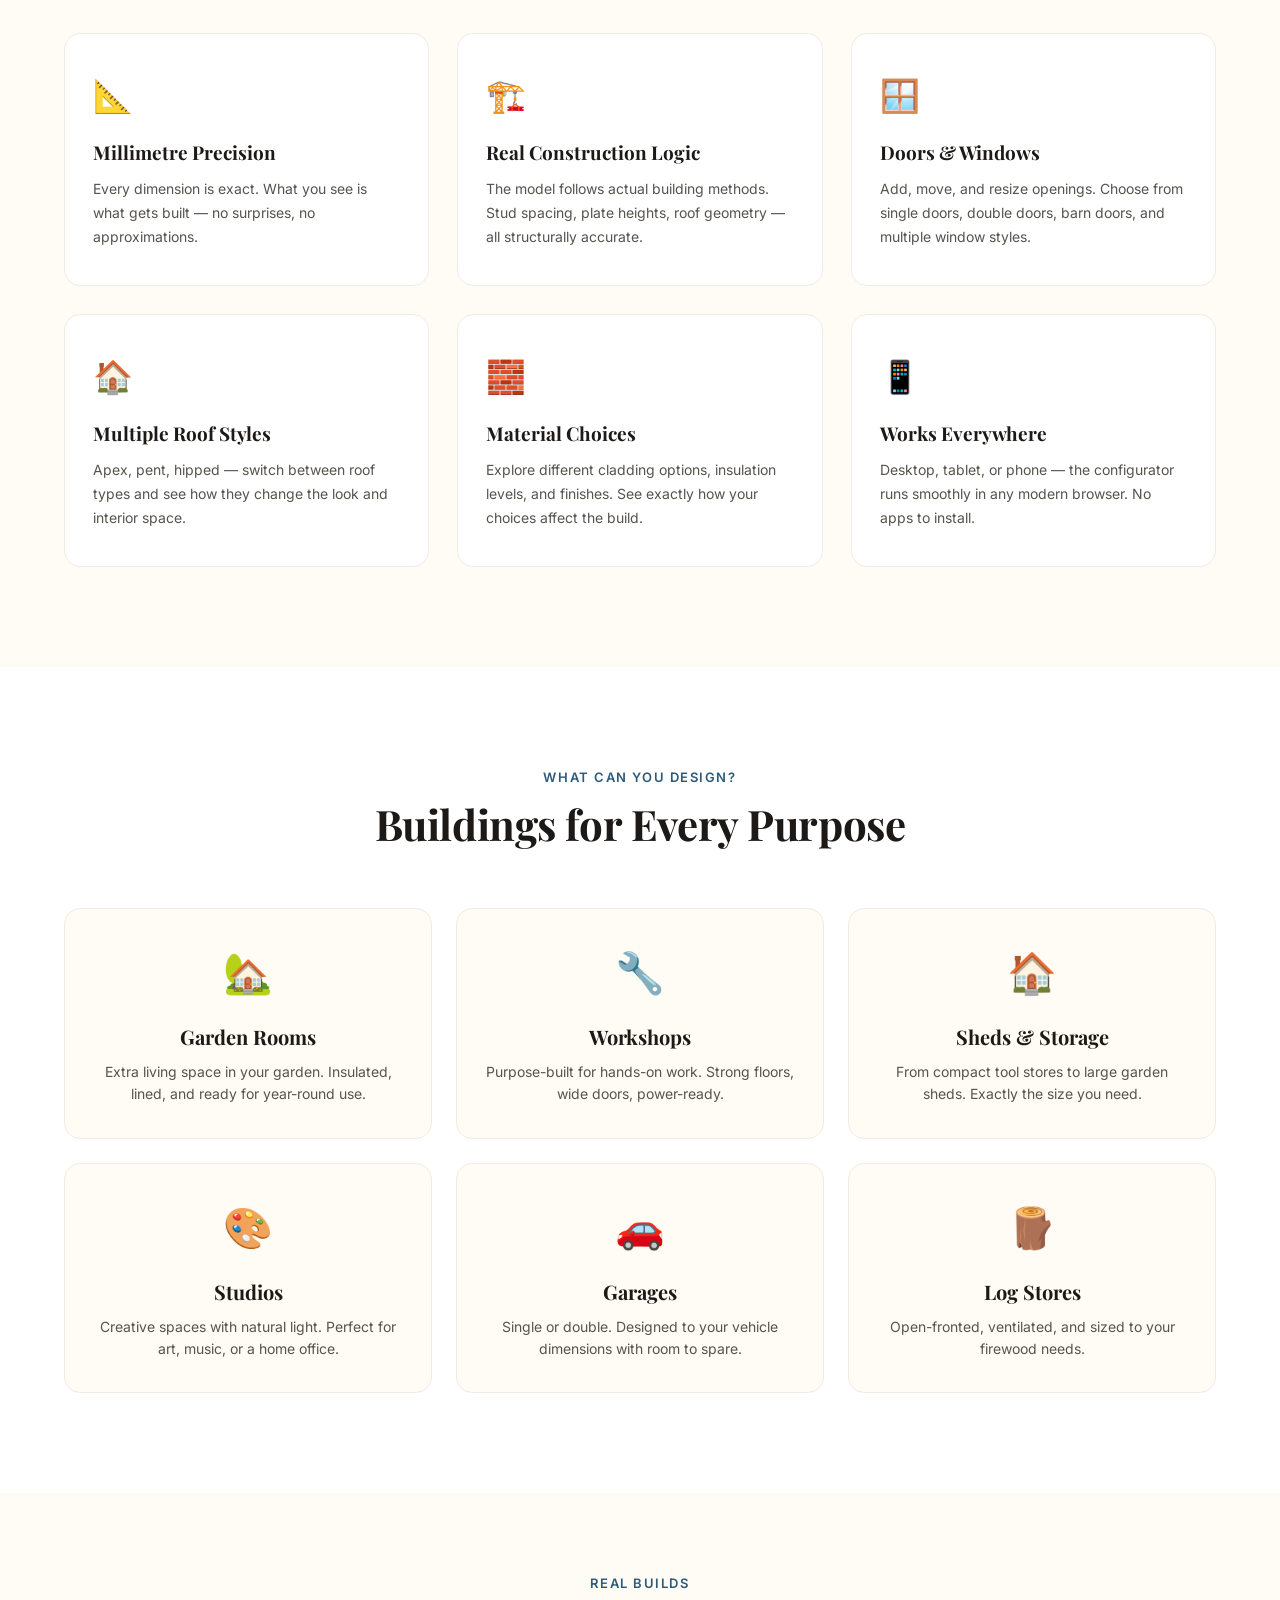
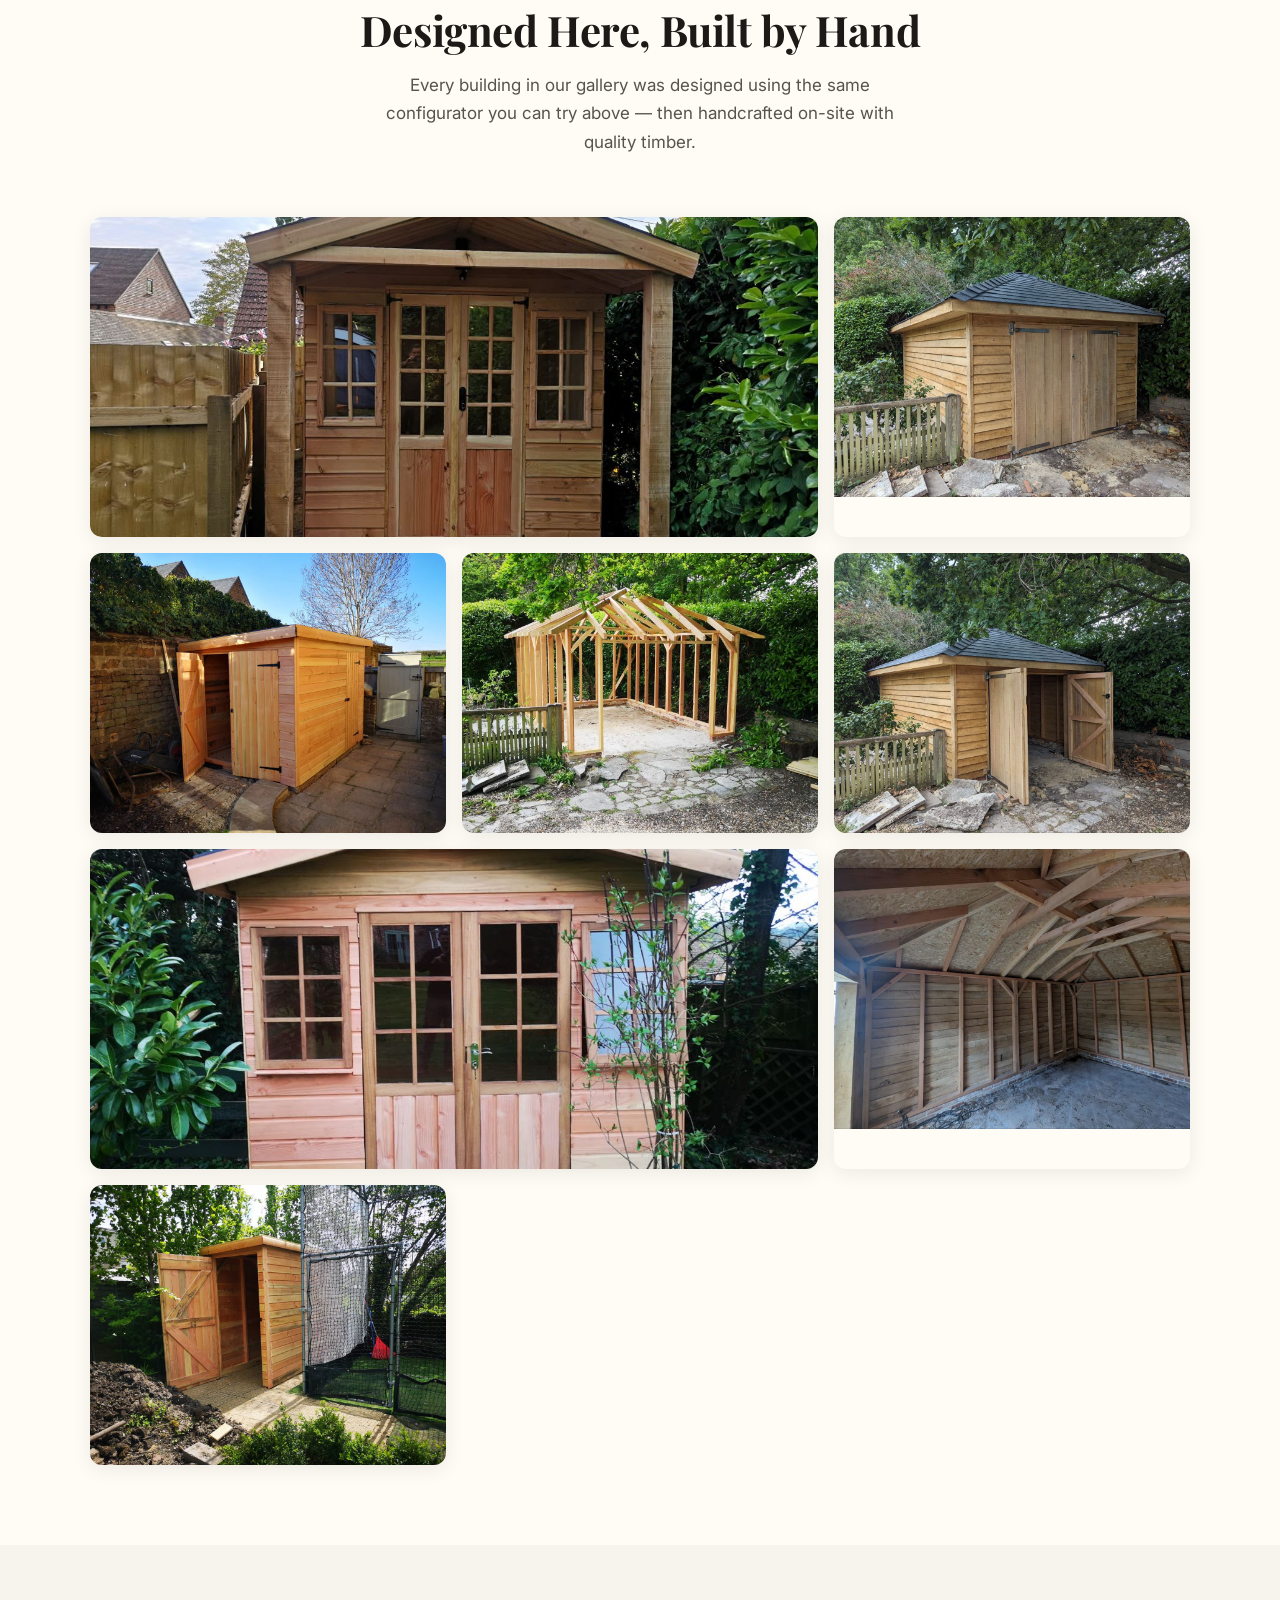
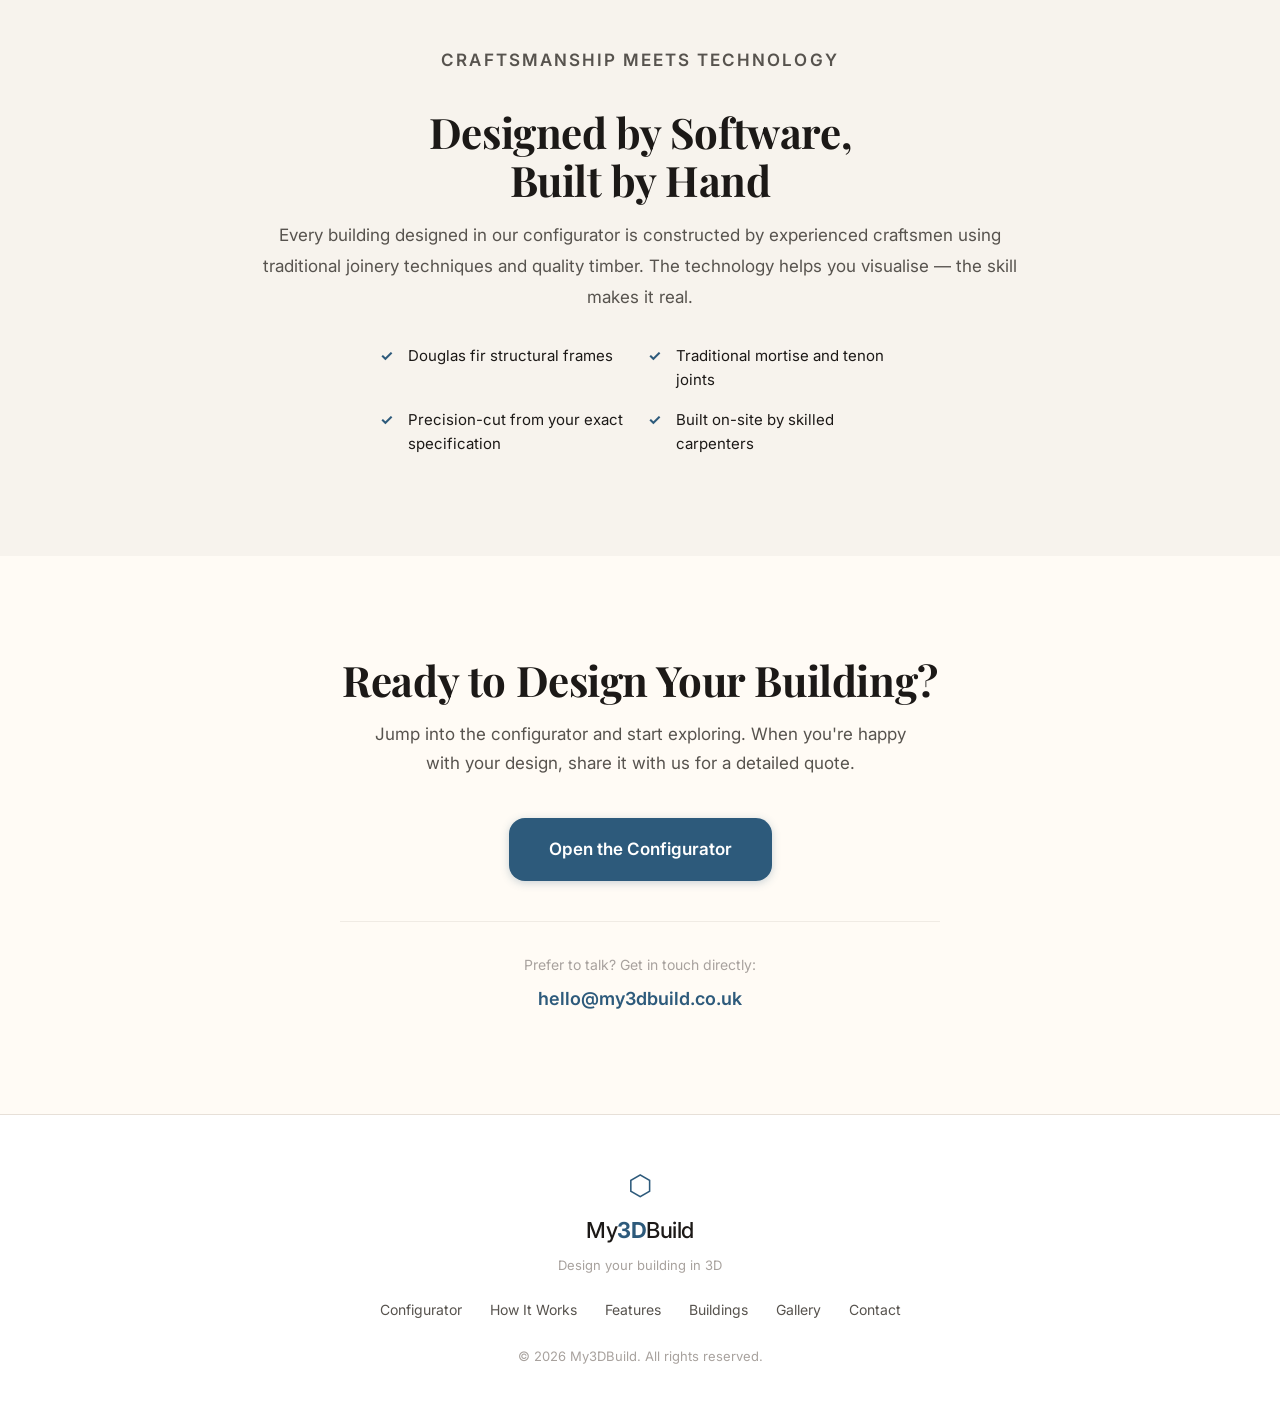
==== commit e8d3d76e: "Move video into hero section, tighten mobile layout" ====
--- a/index.html
+++ b/index.html
@@ -61,7 +61,12 @@
       <div class="hero-content">
         <p class="hero-eyebrow">Interactive 3D Configurator</p>
         <h1 class="hero-title">Design Your<br>Building in 3D</h1>
-        <p class="hero-subtitle">See exactly what you're getting before a single piece of timber is cut. Our parametric configurator lets you explore dimensions, materials, doors, windows and more — all in real-time 3D.</p>
+        <p class="hero-subtitle">See exactly what you're getting before a single piece of timber is cut. Explore dimensions, materials, doors, windows and more — all in real-time 3D.</p>
+        <div class="hero-video">
+          <video autoplay muted loop playsinline>
+            <source src="video/configurator-demo.mp4" type="video/mp4">
+          </video>
+        </div>
         <div class="hero-actions">
           <a href="#configurator" class="btn btn-primary">Start Designing</a>
           <a href="#how-it-works" class="btn btn-secondary">See How It Works</a>
@@ -116,22 +121,6 @@
     </div>
   </section>
 
-  <!-- ===== VIDEO SHOWCASE ===== -->
-  <section class="video-showcase">
-    <div class="container">
-      <div class="section-header">
-        <p class="section-eyebrow">See It In Action</p>
-        <h2 class="section-title">From Finished Building to Bare Frame</h2>
-        <p class="section-subtitle">Watch our parametric model strip away the layers — cladding, roof, walls — to reveal the structural skeleton underneath. Every timber, every joint, exactly as it would be built.</p>
-      </div>
-      <div class="video-wrap">
-        <video autoplay muted loop playsinline>
-          <source src="video/configurator-demo.mp4" type="video/mp4">
-        </video>
-      </div>
-    </div>
-  </section>
-
   <!-- ===== HOW IT WORKS ===== -->
   <section class="how-it-works" id="how-it-works">
     <div class="container">
--- a/css/style.css
+++ b/css/style.css
@@ -201,14 +201,28 @@
   line-height: 1.7;
   color: var(--text-secondary);
   max-width: 600px;
-  margin: 0 auto 40px;
+  margin: 0 auto 24px;
+}
+
+/* Hero video */
+.hero-video {
+  max-width: 700px;
+  margin: 0 auto 32px;
+  border-radius: 12px;
+  overflow: hidden;
+  box-shadow: 0 16px 48px rgba(0, 0, 0, 0.12);
+}
+
+.hero-video video {
+  width: 100%;
+  display: block;
 }
 
 .hero-actions {
   display: flex;
   gap: 16px;
   justify-content: center;
-  margin-bottom: 60px;
+  margin-bottom: 40px;
 }
 
 /* Hero stats */
@@ -673,9 +687,10 @@
 
   .nav-toggle { display: flex; }
 
-  .hero { padding: 120px 0 60px; }
+  .hero { padding: 100px 0 48px; }
   .hero-title { font-size: 36px; }
-  .hero-subtitle { font-size: 16px; }
+  .hero-subtitle { font-size: 16px; margin-bottom: 20px; }
+  .hero-video { margin: 0 -8px 24px; border-radius: 8px; }
   .hero-actions { flex-direction: column; align-items: center; }
   .hero-stats { gap: 32px; }
 
@@ -692,7 +707,11 @@
 @media (max-width: 600px) {
   .steps-grid { grid-template-columns: 1fr; }
   .buildings-grid { grid-template-columns: 1fr; }
-  .hero-stats { flex-direction: column; gap: 20px; }
+  .hero-title { font-size: 28px; }
+  .hero-subtitle { font-size: 15px; margin-bottom: 16px; }
+  .hero-video { margin: 0 -16px 20px; border-radius: 0; }
+  .hero-stats { flex-direction: row; gap: 20px; flex-wrap: wrap; justify-content: center; }
+  .hero-actions { margin-bottom: 24px; }
 
   .configurator-frame { padding-bottom: 100%; }
 }
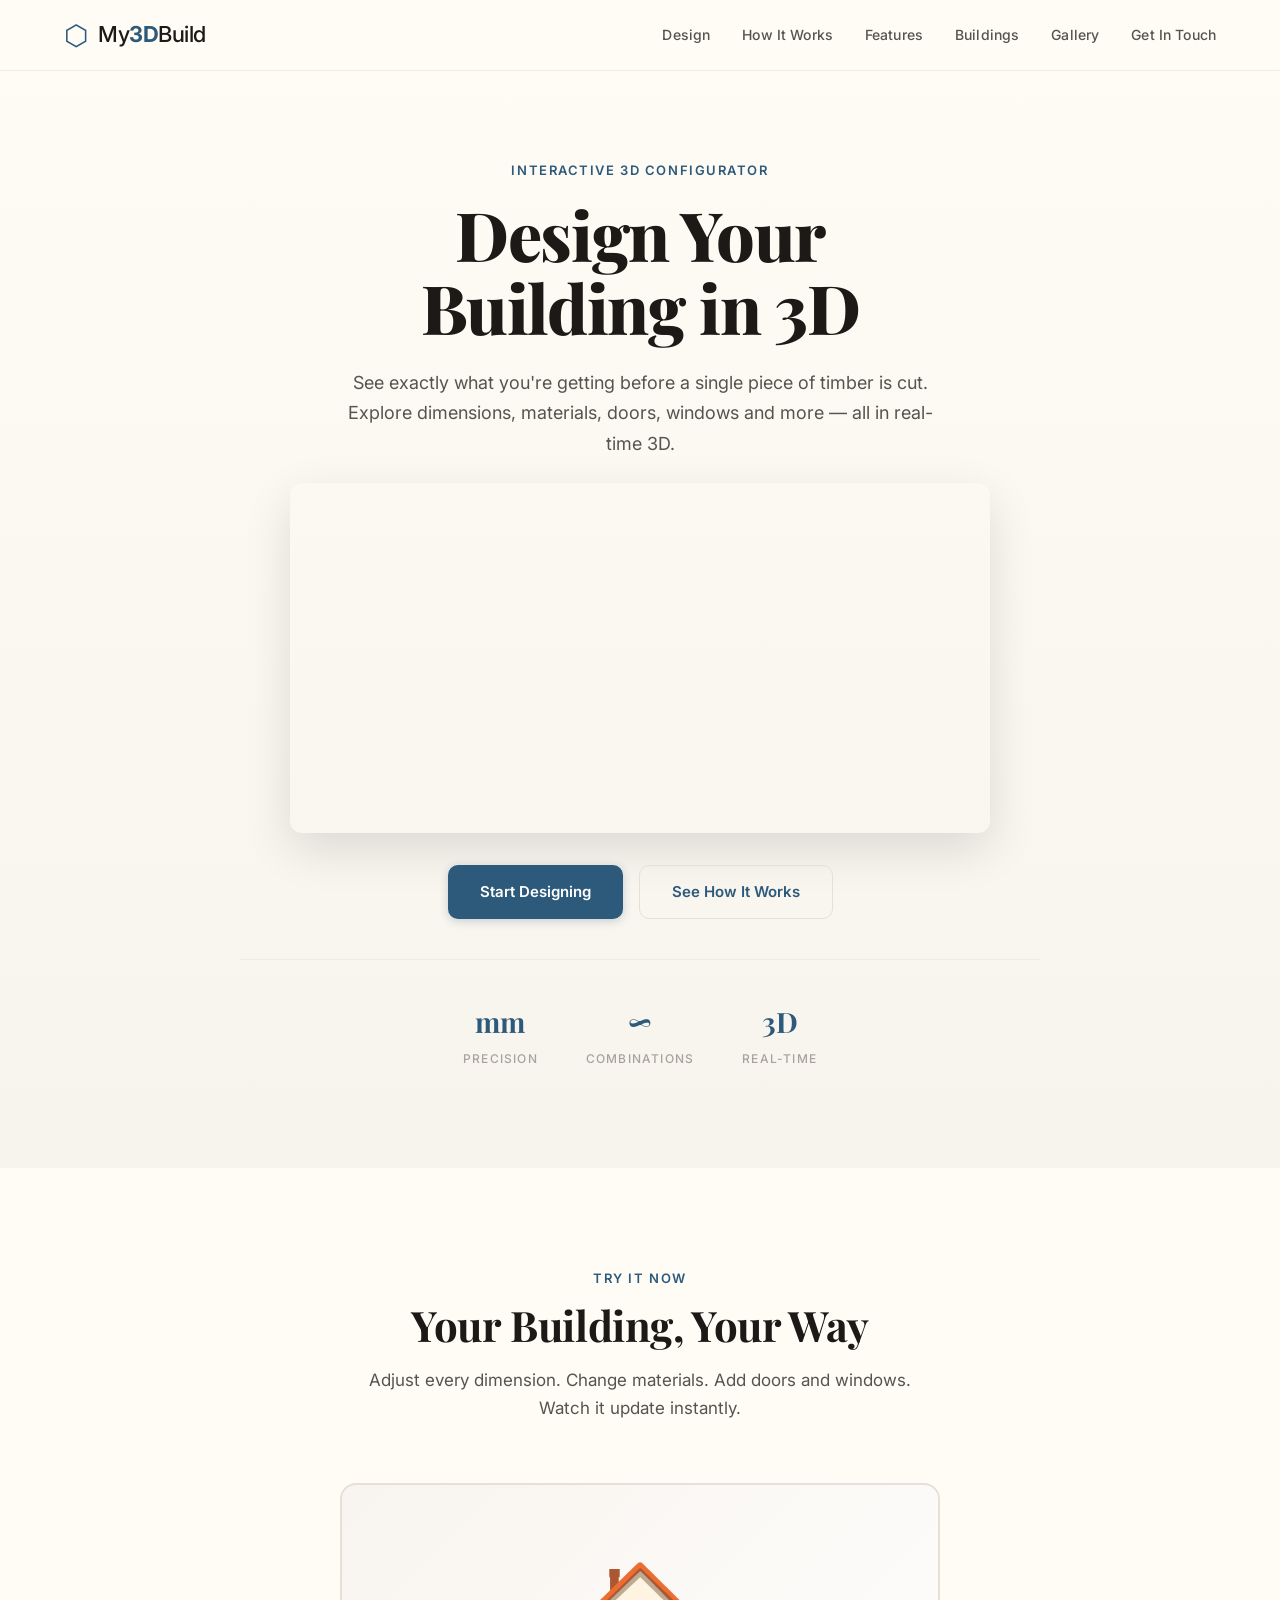
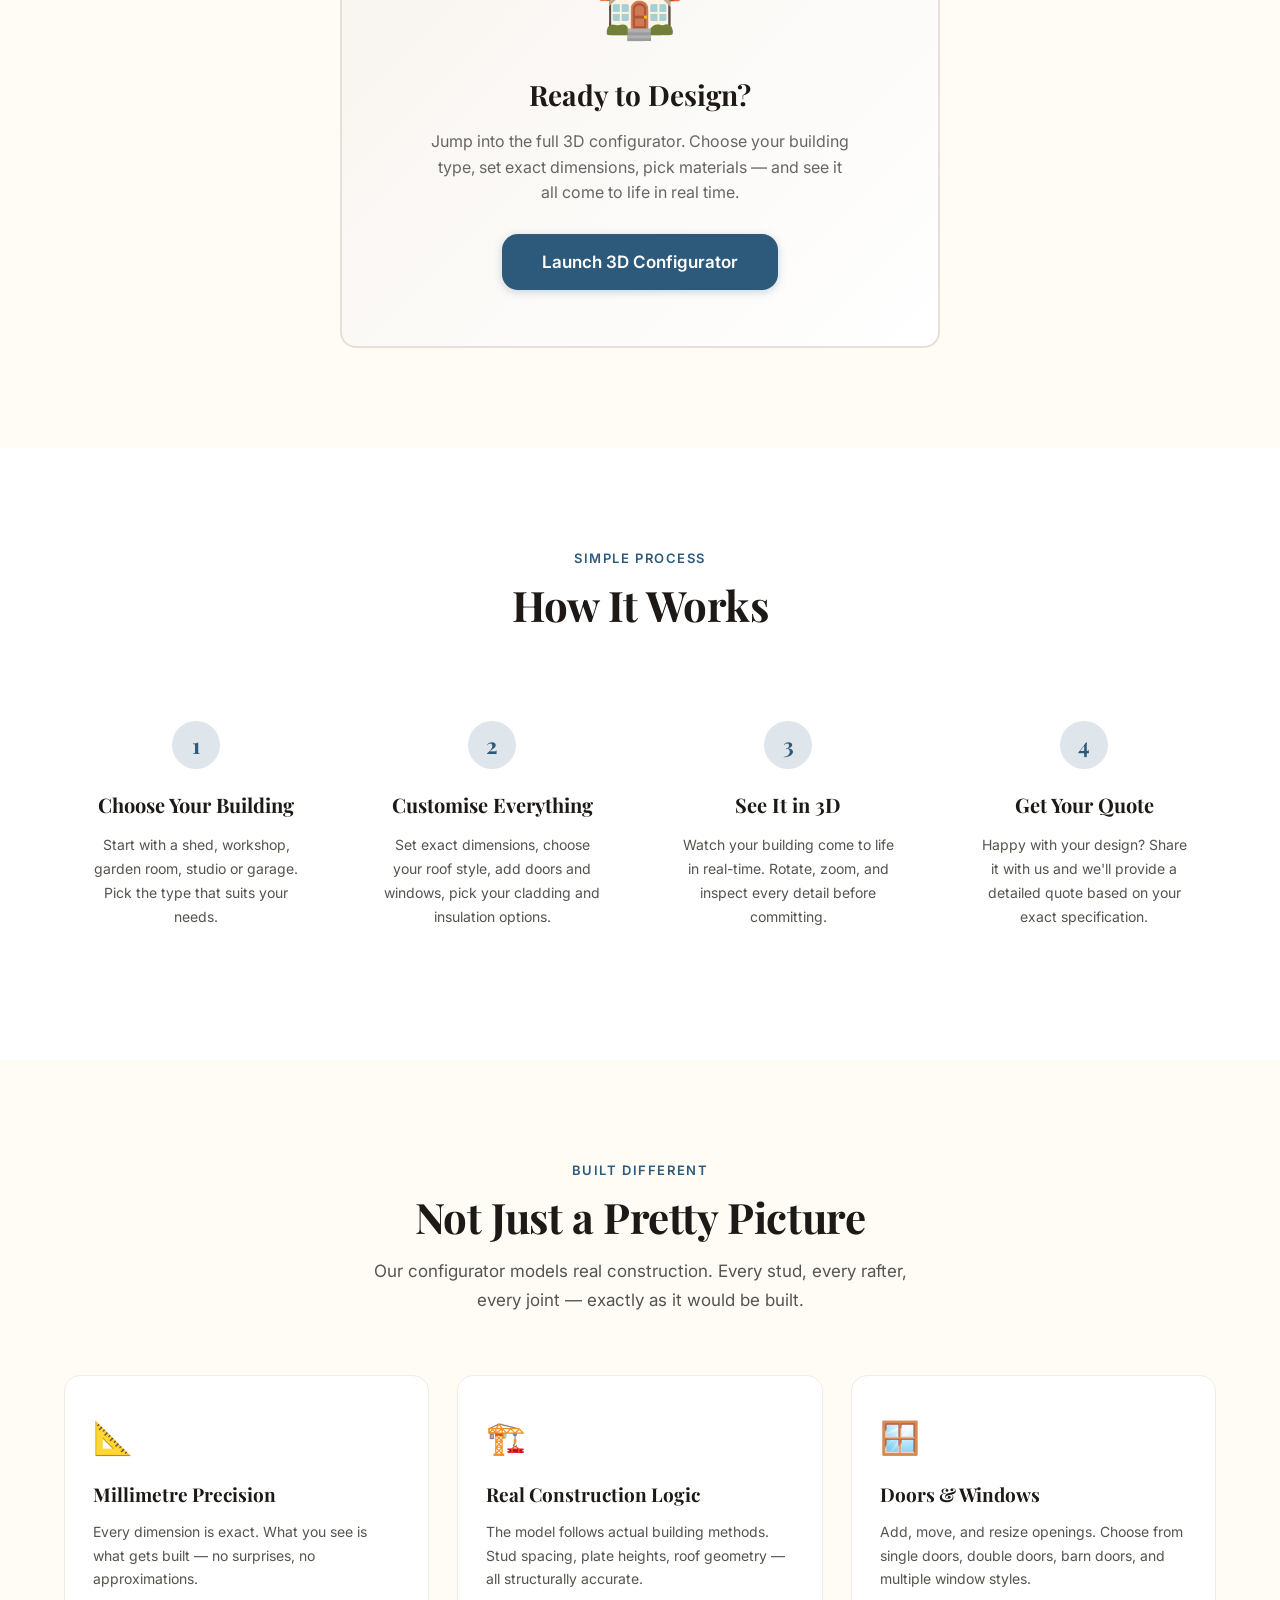
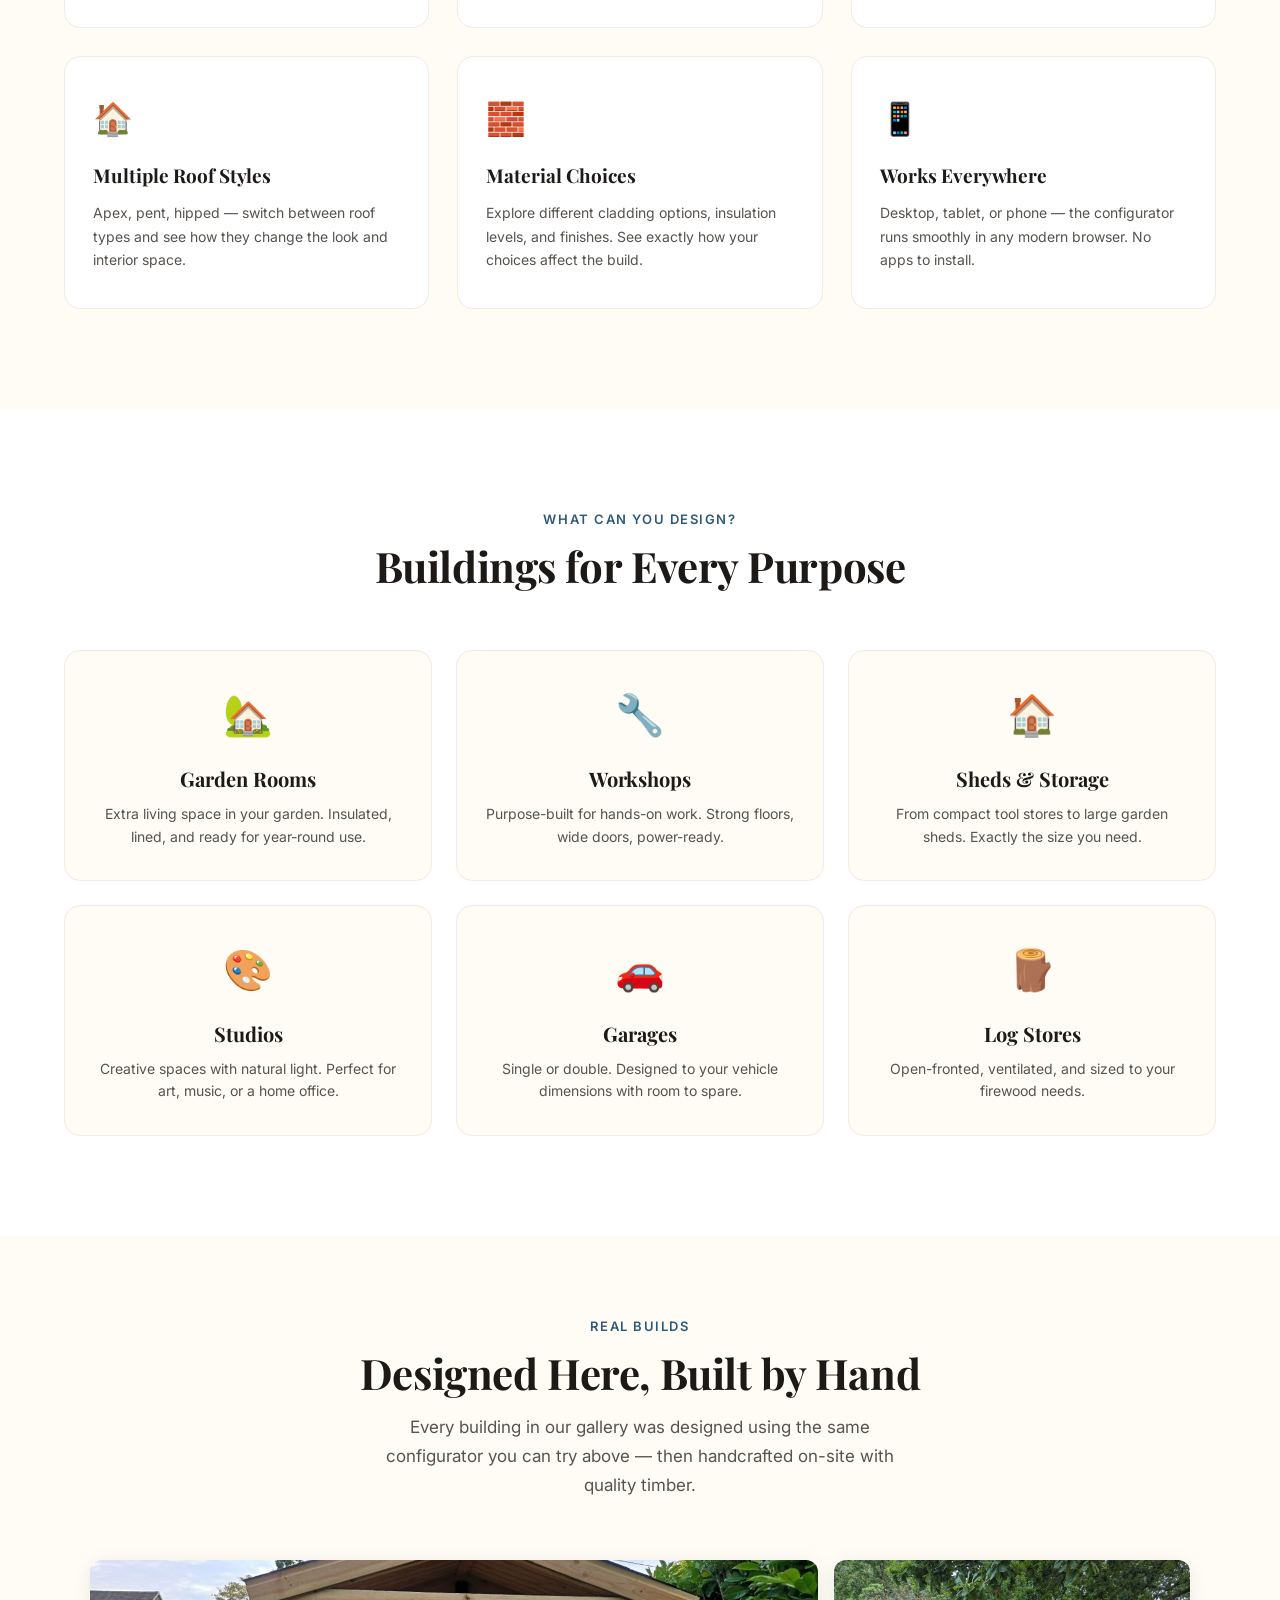
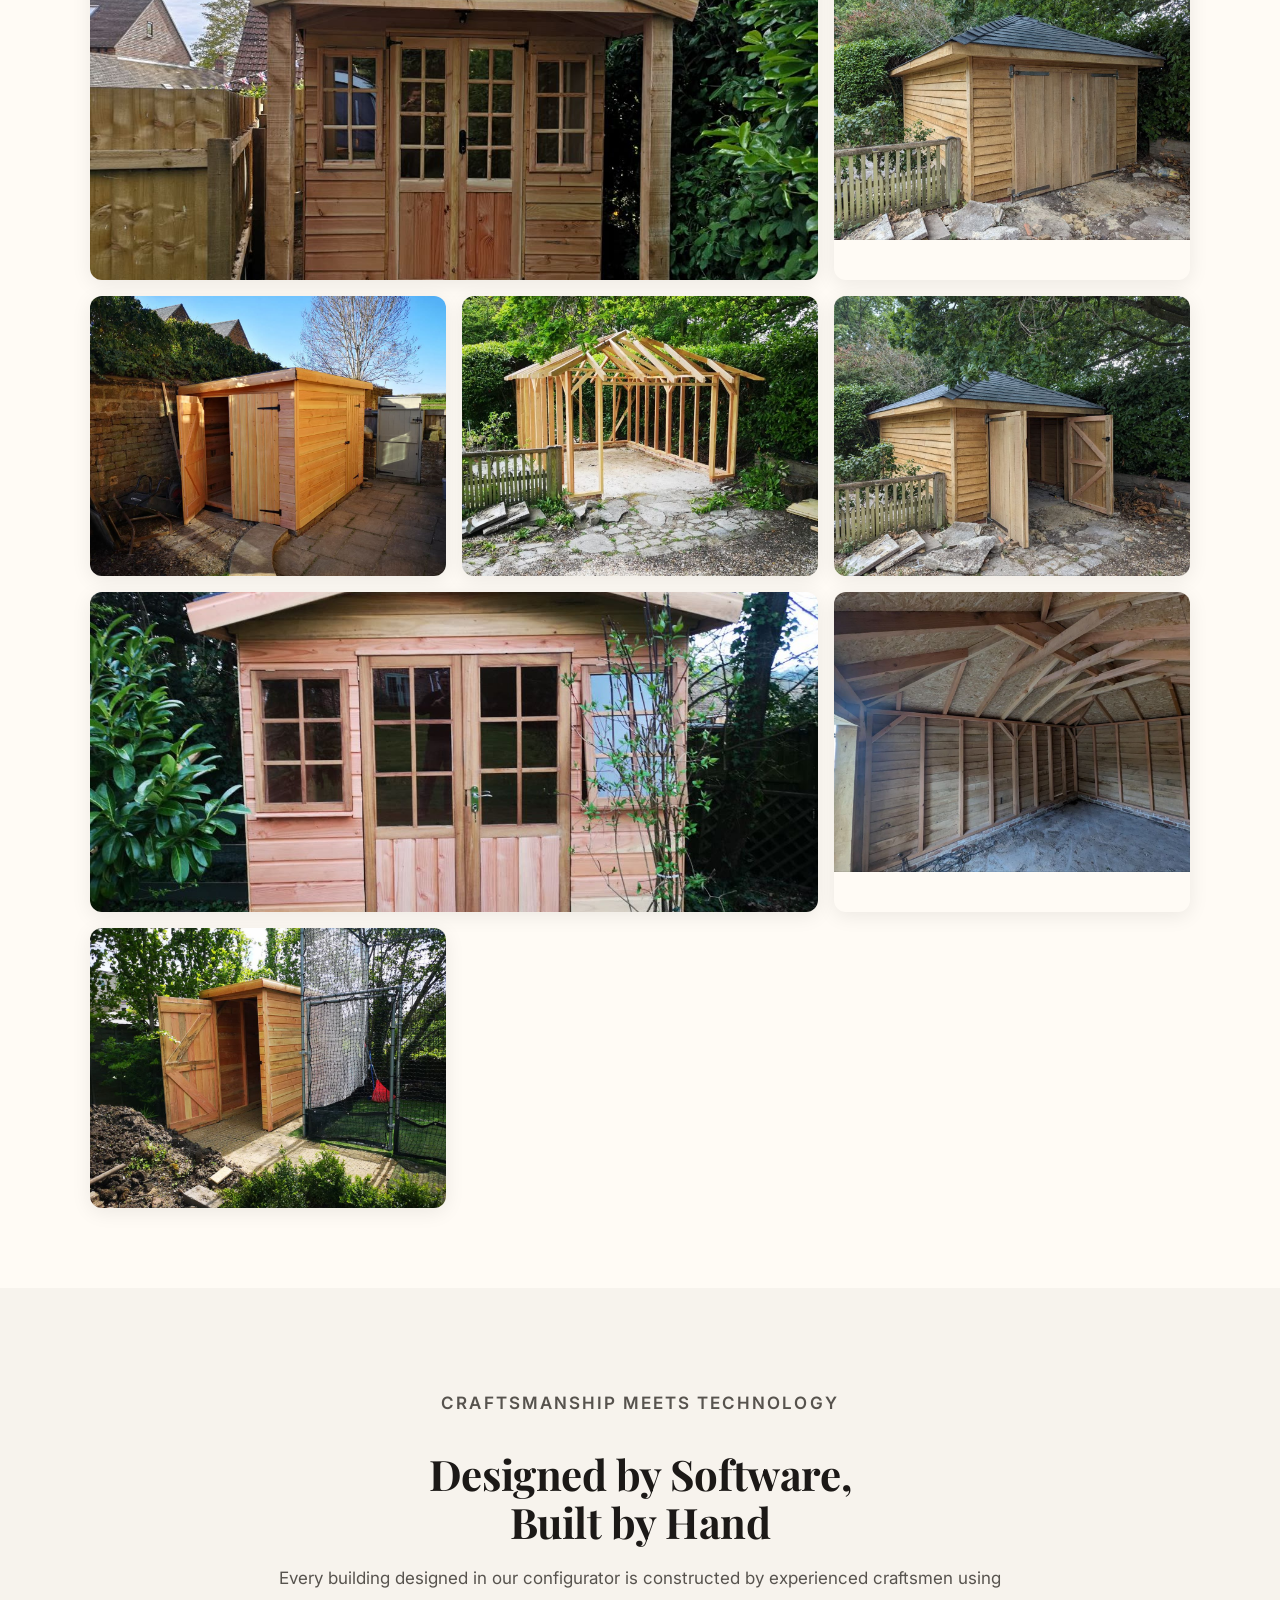
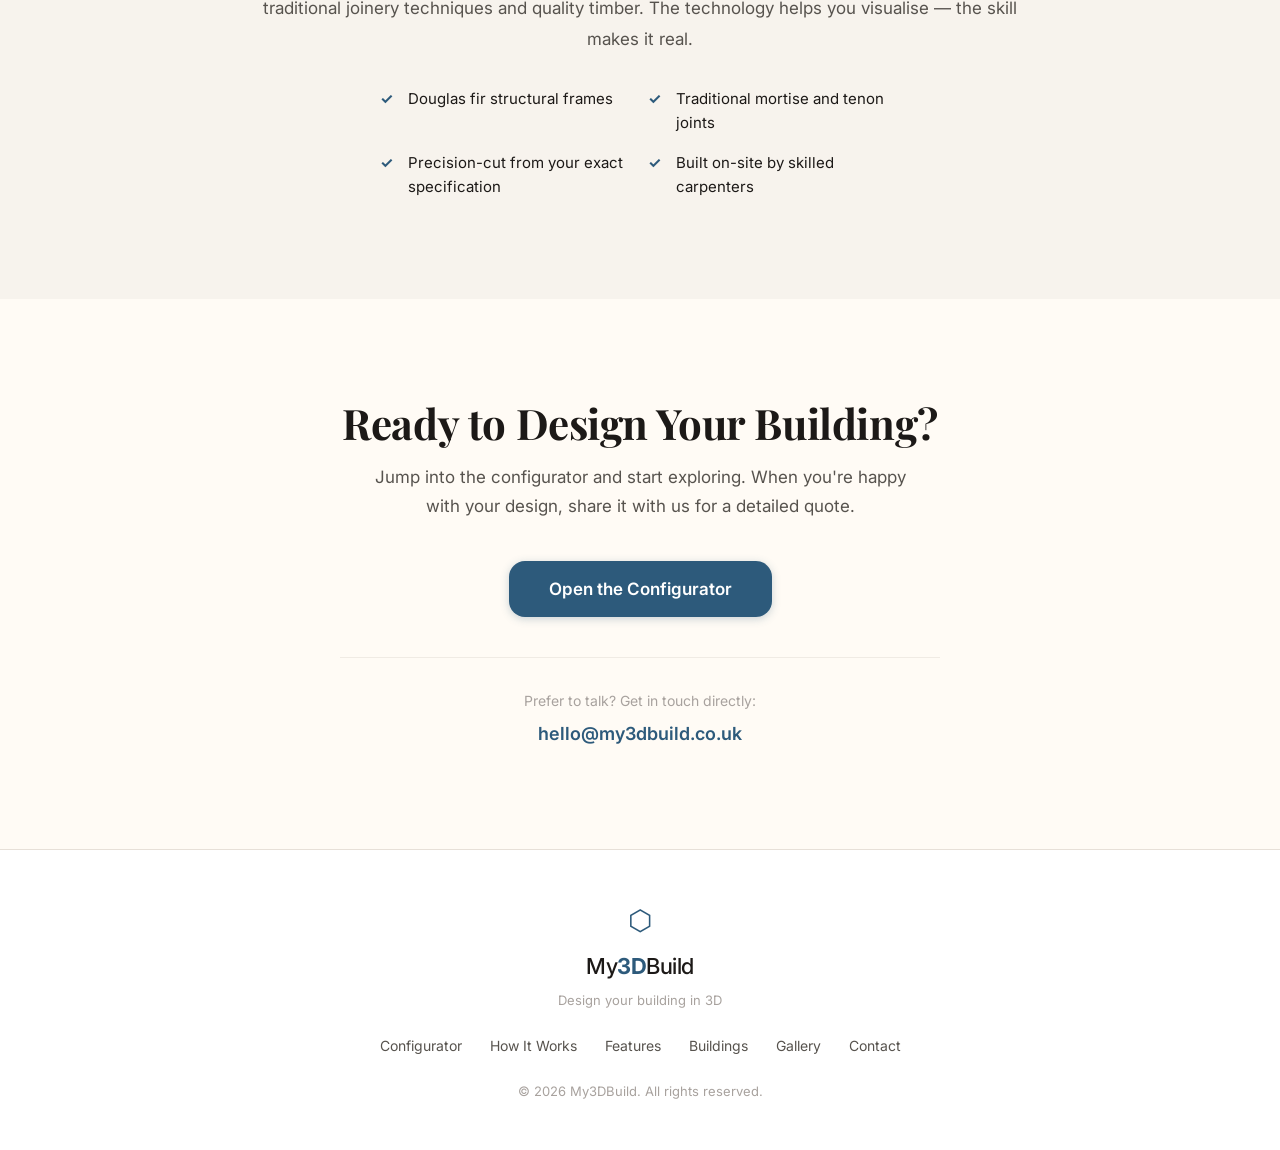
==== commit 9673d41a: "Replace iframe embed with fullscreen configurator takeover Desktop: clicking 'Launch 3D Configurator" ====
--- a/index.html
+++ b/index.html
@@ -89,7 +89,7 @@
     </div>
   </section>
 
-  <!-- ===== CONFIGURATOR EMBED ===== -->
+  <!-- ===== CONFIGURATOR SECTION ===== -->
   <section class="configurator-section" id="configurator">
     <div class="container">
       <div class="section-header">
@@ -97,29 +97,35 @@
         <h2 class="section-title">Your Building, Your Way</h2>
         <p class="section-subtitle">Adjust every dimension. Change materials. Add doors and windows. Watch it update instantly.</p>
       </div>
-      <!-- Desktop: show iframe embed -->
-      <div class="configurator-wrap configurator-desktop">
-        <div class="configurator-frame">
-          <iframe
-            src="https://andrewsgparsons-source.github.io/Parametric-shed2-staging/"
-            title="3D Building Configurator"
-            allow="accelerometer; autoplay; clipboard-write; encrypted-media; gyroscope"
-            loading="lazy"
-          ></iframe>
-        </div>
-        <p class="configurator-hint">💡 Drag to rotate · Scroll to zoom · Use controls to customise</p>
-      </div>
-      <!-- Mobile: show full-screen launch button instead of iframe -->
-      <div class="configurator-wrap configurator-mobile">
-        <div class="configurator-mobile-card">
-          <div class="configurator-mobile-icon">🏠</div>
+      <!-- Launch card (desktop + mobile) -->
+      <div class="configurator-wrap">
+        <div class="configurator-launch-card">
+          <div class="configurator-launch-icon">🏠</div>
           <h3>Ready to Design?</h3>
-          <p>Our 3D configurator works best in full screen on mobile. Tap below to launch it.</p>
-          <a href="https://andrewsgparsons-source.github.io/Parametric-shed2-staging/configurator.html" class="btn btn-primary btn-lg">Launch 3D Configurator</a>
-        </div>
-      </div>
-    </div>
-  </section>
+          <p>Jump into the full 3D configurator. Choose your building type, set exact dimensions, pick materials — and see it all come to life in real time.</p>
+          <button class="btn btn-primary btn-lg" id="launchConfiguratorBtn">Launch 3D Configurator</button>
+        </div>
+      </div>
+    </div>
+  </section>
+
+  <!-- ===== FULLSCREEN CONFIGURATOR OVERLAY ===== -->
+  <div class="configurator-fullscreen" id="configuratorFullscreen">
+    <div class="configurator-fullscreen-header">
+      <button class="configurator-back-btn" id="configuratorBackBtn">
+        <span class="back-arrow">←</span>
+        <span class="back-text">Back to My3DBuild</span>
+      </button>
+      <span class="configurator-fullscreen-logo">
+        <span class="logo-icon">⬡</span> My<strong>3D</strong>Build
+      </span>
+    </div>
+    <iframe
+      id="configuratorIframe"
+      title="3D Building Configurator"
+      allow="accelerometer; autoplay; clipboard-write; encrypted-media; gyroscope"
+    ></iframe>
+  </div>
 
   <!-- ===== HOW IT WORKS ===== -->
   <section class="how-it-works" id="how-it-works">
@@ -309,7 +315,7 @@
         <h2 class="section-title">Ready to Design Your Building?</h2>
         <p class="section-subtitle">Jump into the configurator and start exploring. When you're happy with your design, share it with us for a detailed quote.</p>
         <div class="cta-actions">
-          <a href="#configurator" class="btn btn-primary btn-lg">Open the Configurator</a>
+          <button class="btn btn-primary btn-lg" id="ctaLaunchBtn">Open the Configurator</button>
         </div>
         <div class="cta-contact">
           <p>Prefer to talk? Get in touch directly:</p>
--- a/css/style.css
+++ b/css/style.css
@@ -346,33 +346,6 @@
   margin: 0 auto;
 }
 
-.configurator-frame {
-  position: relative;
-  width: 100%;
-  padding-bottom: 62%;
-  border-radius: var(--radius);
-  overflow: hidden;
-  background: var(--surface);
-  border: 1px solid var(--border);
-  box-shadow: var(--shadow-lg);
-}
-
-.configurator-frame iframe {
-  position: absolute;
-  top: 0;
-  left: 0;
-  width: 100%;
-  height: 100%;
-  border: none;
-}
-
-.configurator-hint {
-  text-align: center;
-  margin-top: 16px;
-  font-size: 14px;
-  color: var(--text-muted);
-}
-
 /* ===== HOW IT WORKS ===== */
 .how-it-works {
   padding: var(--section-pad) 0;
@@ -699,8 +672,6 @@
   .buildings-grid { grid-template-columns: repeat(2, 1fr); }
   .craft-list { grid-template-columns: 1fr; }
 
-  .configurator-frame { padding-bottom: 75%; }
-
   .footer-links { flex-wrap: wrap; justify-content: center; }
 }
 
@@ -713,42 +684,130 @@
   .hero-stats { flex-direction: row; gap: 20px; flex-wrap: wrap; justify-content: center; }
   .hero-actions { margin-bottom: 24px; }
 
-  .configurator-frame { padding-bottom: 100%; }
-}
-
-/* ===== MOBILE CONFIGURATOR: Full-screen launch instead of iframe ===== */
-.configurator-mobile { display: none; }
-
-@media (max-width: 768px) {
-  .configurator-desktop { display: none; }
-  .configurator-mobile { display: block; }
-}
-
-.configurator-mobile-card {
+}
+
+/* ===== CONFIGURATOR LAUNCH CARD ===== */
+.configurator-launch-card {
   text-align: center;
-  padding: 48px 24px;
+  padding: 56px 32px;
   background: linear-gradient(135deg, #f8f4ef 0%, #fff 100%);
   border-radius: 16px;
   border: 2px solid #e8e0d8;
-}
-
-.configurator-mobile-icon {
-  font-size: 64px;
+  max-width: 600px;
+  margin: 0 auto;
+}
+
+.configurator-launch-icon {
+  font-size: 72px;
   margin-bottom: 16px;
 }
 
-.configurator-mobile-card h3 {
-  font-size: 24px;
+.configurator-launch-card h3 {
+  font-family: var(--font-display, 'Playfair Display', serif);
+  font-size: 28px;
+  font-weight: 700;
   margin-bottom: 12px;
   color: var(--text, #2c2c2c);
 }
 
-.configurator-mobile-card p {
+.configurator-launch-card p {
   color: var(--text-light, #666);
-  margin-bottom: 24px;
-  max-width: 320px;
+  margin-bottom: 28px;
+  max-width: 420px;
   margin-left: auto;
   margin-right: auto;
+  line-height: 1.6;
+}
+
+/* ===== FULLSCREEN CONFIGURATOR OVERLAY ===== */
+.configurator-fullscreen {
+  position: fixed;
+  top: 0;
+  left: 0;
+  width: 100vw;
+  height: 100vh;
+  background: #fff;
+  z-index: 99999;
+  display: flex;
+  flex-direction: column;
+  opacity: 0;
+  visibility: hidden;
+  transition: opacity 0.35s ease, visibility 0.35s ease;
+}
+
+.configurator-fullscreen.active {
+  opacity: 1;
+  visibility: visible;
+}
+
+.configurator-fullscreen-header {
+  display: flex;
+  align-items: center;
+  justify-content: space-between;
+  padding: 8px 16px;
+  background: #FFFBF5;
+  border-bottom: 1px solid #e8e0d8;
+  flex-shrink: 0;
+  min-height: 44px;
+}
+
+.configurator-back-btn {
+  display: flex;
+  align-items: center;
+  gap: 8px;
+  background: none;
+  border: none;
+  cursor: pointer;
+  font-size: 15px;
+  font-weight: 600;
+  color: var(--accent, #2D5A7B);
+  padding: 6px 12px;
+  border-radius: 8px;
+  transition: background 0.2s;
+}
+
+.configurator-back-btn:hover {
+  background: rgba(45, 90, 123, 0.08);
+}
+
+.back-arrow {
+  font-size: 20px;
+  line-height: 1;
+}
+
+.configurator-fullscreen-logo {
+  font-size: 14px;
+  font-weight: 500;
+  color: var(--text-muted, #888);
+  letter-spacing: 0.3px;
+}
+
+.configurator-fullscreen-logo .logo-icon {
+  font-size: 16px;
+}
+
+.configurator-fullscreen iframe {
+  flex: 1;
+  width: 100%;
+  border: none;
+}
+
+@media (max-width: 768px) {
+  .configurator-fullscreen-header {
+    padding: 6px 12px;
+  }
+  .back-text {
+    display: none;
+  }
+  .configurator-back-btn {
+    font-size: 18px;
+  }
+  .configurator-launch-card {
+    padding: 40px 20px;
+  }
+  .configurator-launch-card h3 {
+    font-size: 22px;
+  }
 }
 
 /* ===== VIDEO SHOWCASE ===== */
